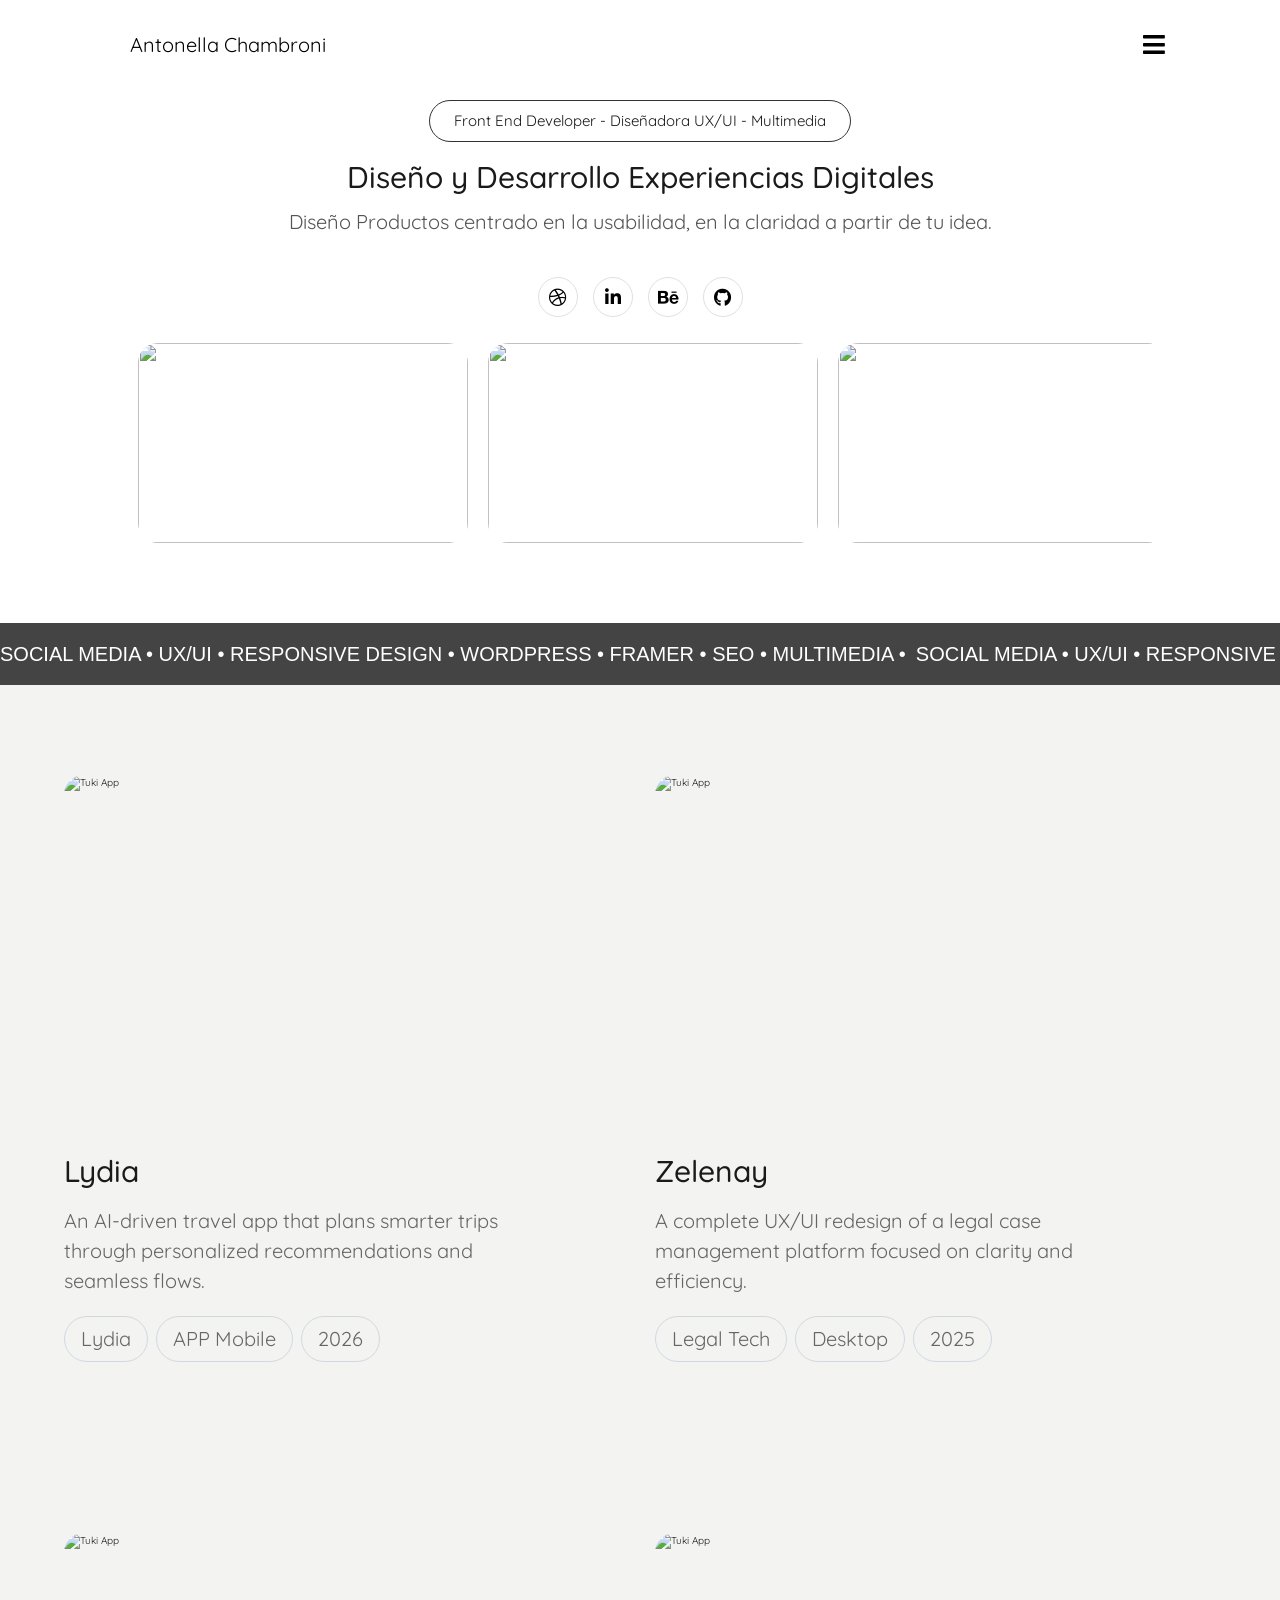
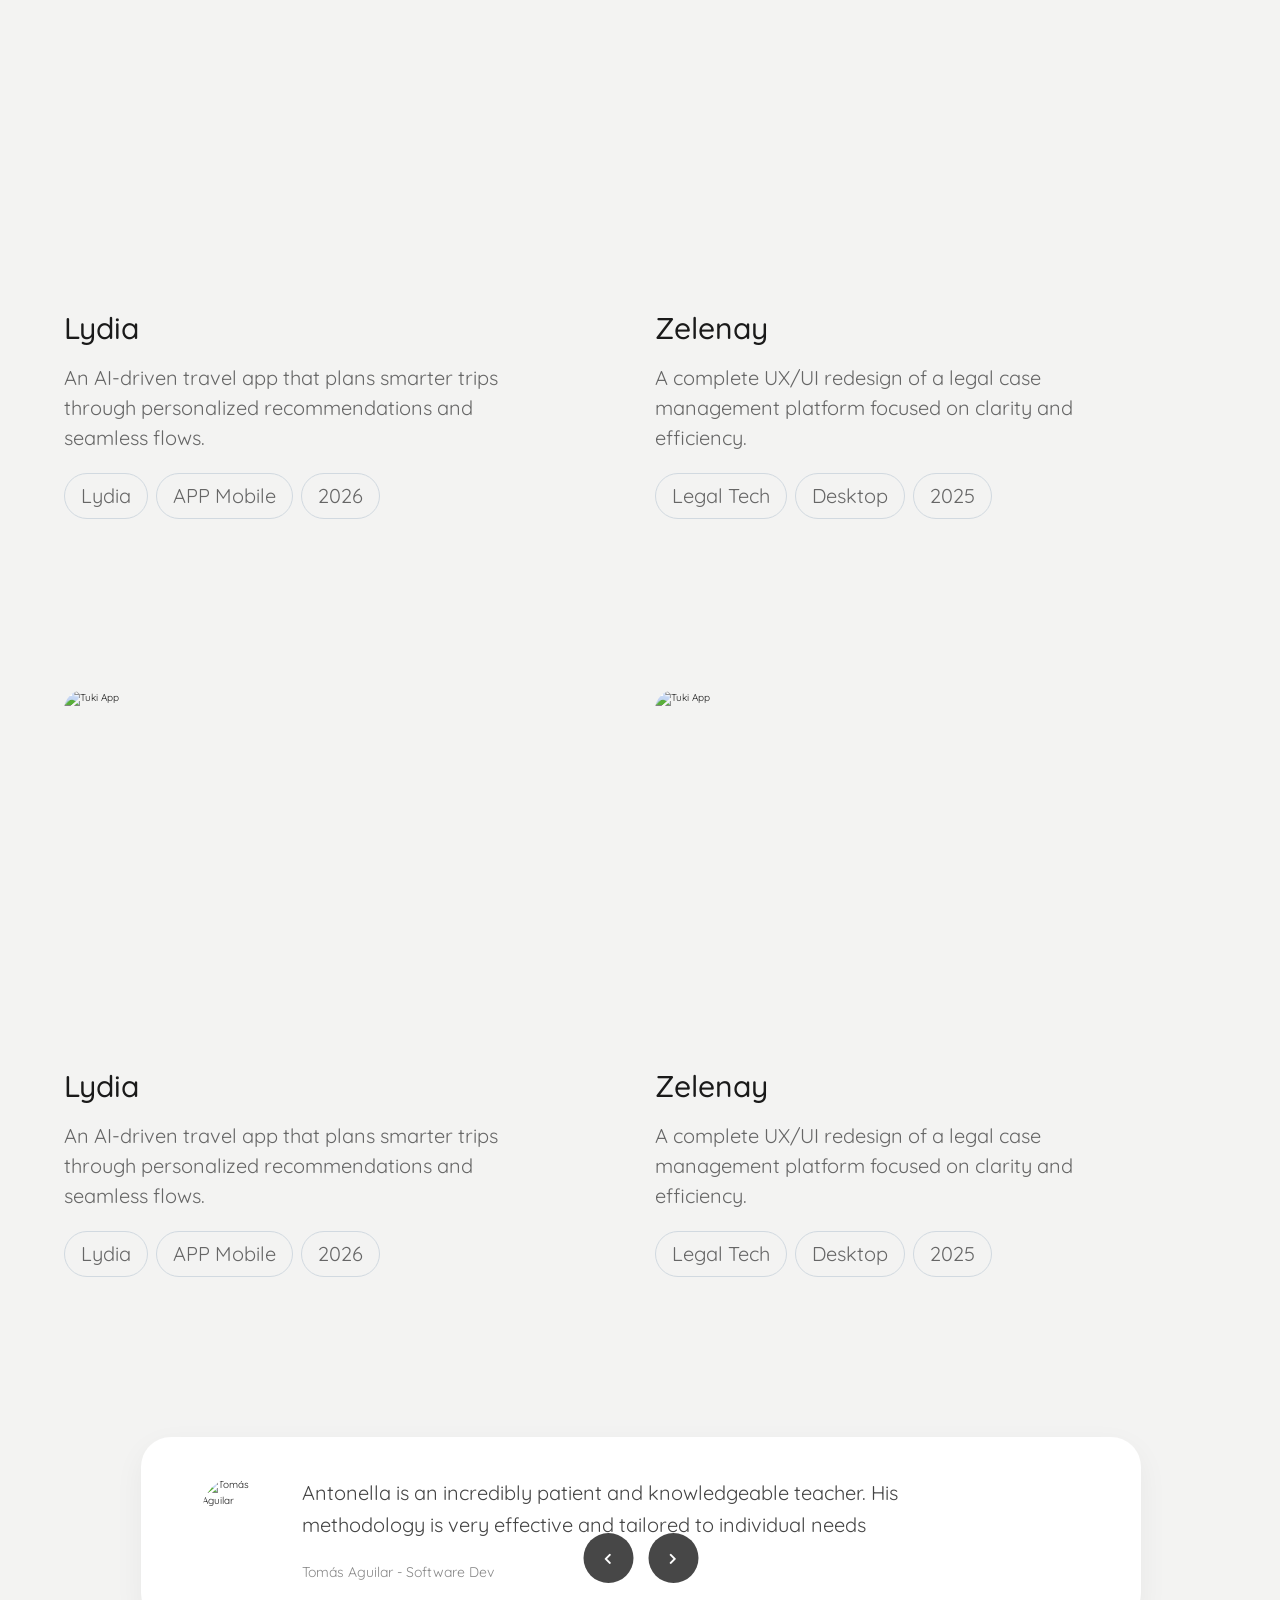
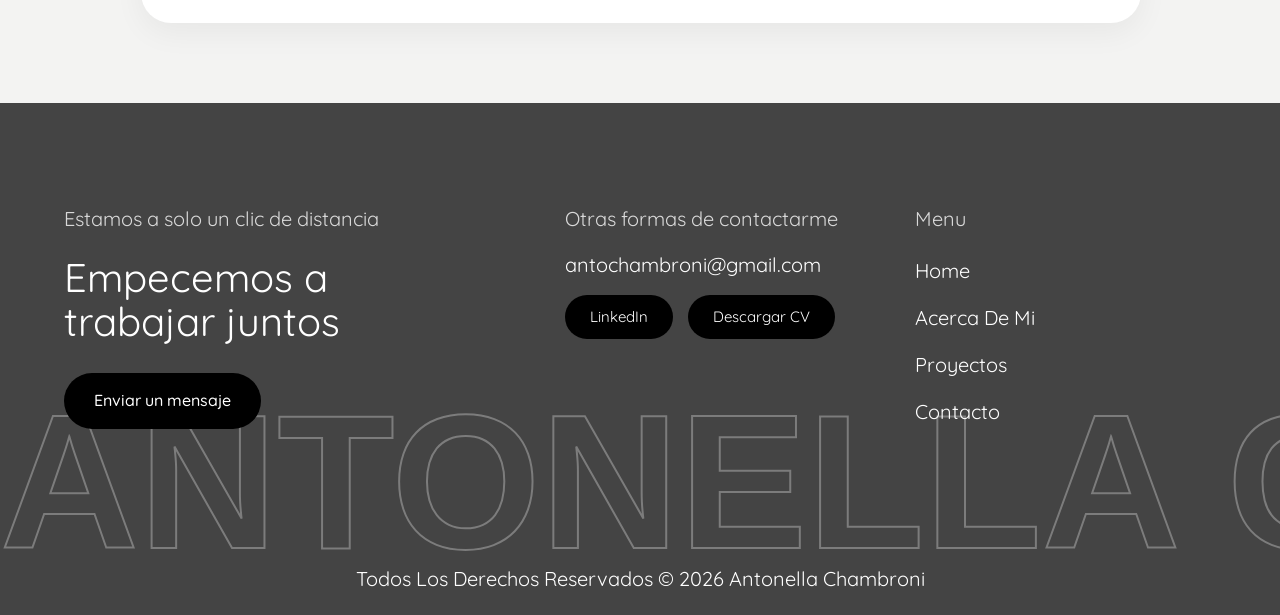
==== index.html @ eb996010 "Add files via upload" ====
<!DOCTYPE html>
<html lang="en">
<head>
    <meta charset="UTF-8">
    <meta name="viewport" content="width=device-width, initial-scale=1.0">
    <title>Antonella Chambroni</title>
    <link rel="icon" type="image/x-icon" href="img/logo-c.png">
    <meta name="description" content="Front End / Diseñadora Multimedia">
    <meta name="keywords" content="Diseño Web, Diseño UX/UI, Diseñadora Multimedia, Desarrollo Web, SEO, Google ADS.">
    <meta name="google-site-verification" content="ryrWsMxemjLd6XorIq7BV6w7Kd7oj3PVCW2_n916PVc">
    <!-- font awesome link -->
    <link rel="stylesheet" href="https://cdnjs.cloudflare.com/ajax/libs/font-awesome/5.15.4/css/all.min.css">

    <!-- Swiper y LightGallery -->
    <link rel="stylesheet" href="https://unpkg.com/swiper@7/swiper-bundle.min.css">
    <link rel="stylesheet" href="https://cdnjs.cloudflare.com/ajax/libs/lightgallery-js/1.4.0/css/lightgallery.min.css">
    

    <!-- css link -->
    <link rel="stylesheet" href="css/style.css">

    <!-- sass link -->
    <link rel="stylesheet" href="css/style.scss">
</head>
<body>

    <!-- Header -->
    <header class="header">
        <a href="index.html" class="logo"> Antonella Chambroni </a>

        <div class="icons">
        <div id="menu-btn" class="fas fa-bars"></div>
        </div>
    </header>
    
    <!-- Navbar -->
    <nav class="navbar">
        <div id="cerrar-navbar" class="fas fa-times"></div>
        <a href="index.html">Home</a>
        <a href="acerca-de-mi.html">Acerca De Mi</a>
        <a href="proyectos.html">Proyectos</a>
        <a href="contacto.html">Contacto</a>
    </nav>

<!-- Hero -->

   <section class="hero-section">
    <div class="hero-content">
        <span class="badge">Front End Developer - Diseñadora UX/UI - Multimedia </span>
        <h1>Diseño y Desarrollo Experiencias Digitales</h1>
        <p>Diseño Productos centrado en la usabilidad, en la claridad a partir de tu idea. </p>
    </div>
</section>

<div class="social-container">
  <a href="https://dribbble.com/antonellachambroni" class="social-icon"><i class="fab fa-dribbble"></i></a>
  <a href="https://www.linkedin.com/in/antonellachambroni/" class="social-icon"><i class="fab fa-linkedin-in"></i></a>
  <a href="https://www.behance.net/antonellachambroni" class="social-icon"><i class="fab fa-behance"></i></a>
  <a href="https://github.com/antonellachambroni" class="social-icon"><i class="fab fa-github"></i></a>
</div>

<!-- Gallery -->
 <section class="gallery-animation">
    <h6 style="color: transparent;">.</h6>
    <div class="slider">
        <div class="slide-track">
            <div class="slide"><img src="img/hero.png" alt=""></div>
            <div class="slide"><img src="img/hero.png" alt=""></div>
            <div class="slide"><img src="img/hero.png" alt=""></div>
            <div class="slide"><img src="img/hero.png" alt=""></div>
            <div class="slide"><img src="img/hero.png" alt=""></div>
            <div class="slide"><img src="img/hero.png" alt=""></div>
            <div class="slide"><img src="img/hero.png" alt=""></div>
            <div class="slide"><img src="img/hero.png" alt=""></div>
            <div class="slide"><img src="img/hero.png" alt=""></div>
            <div class="slide"><img src="img/hero.png" alt=""></div>
            <div class="slide"><img src="img/hero.png" alt=""></div>
            <div class="slide"><img src="img/hero.png" alt=""></div>
        </div>
    </div>
</section>


<!--  MARQUE -->

<div class="marquee-wrapper">
    <div class="marquee-box-single">
        <div class="track">
            <span>SOCIAL MEDIA  • UX/UI  • RESPONSIVE DESIGN • WORDPRESS • FRAMER • SEO • MULTIMEDIA •</span>
            <span>SOCIAL MEDIA  • UX/UI  • RESPONSIVE DESIGN • WORDPRESS • FRAMER • SEO • MULTIMEDIA •</span>
            <span>SOCIAL MEDIA  • UX/UI • RESPONSIVE DESIGN • WORDPRESS • FRAMER • SEO • MULTIMEDIA •</span>
        </div>
    </div>
</div>

<!-- Proyectos -->

<section class="projects-container">
    <h6 style="color: transparent;">.</h6>
    <div class="projects-grid">
        
        <article class="project-card">
            <div class="project-image">
                <img src="img/hero.png" alt="Tuki App">
            </div>
            <div class="project-info">
                <h1>Lydia</h1>
                <p>An AI-driven travel app that plans smarter trips through personalized recommendations and seamless flows.</p>
                <div class="project-tags">
                    <span>Lydia</span>
                    <span>APP Mobile</span>
                    <span>2026</span>
                </div>
            </div>
        </article>

        <article class="project-card">
            <div class="project-image">
           <img src="img/hero.png" alt="Tuki App">
            </div>
            <div class="project-info">
                <h1>Zelenay</h1>
                <p>A complete UX/UI redesign of a legal case management platform focused on clarity and efficiency.</p>
                <div class="project-tags">
                    <span>Legal Tech</span>
                    <span>Desktop</span>
                    <span>2025</span>
                </div>
            </div>
        </article>

    </div>
</section>




<!-- Proyectos -->

<section class="projects-container">
    <h6 style="color: transparent;">.</h6>
    <div class="projects-grid">
        
        <article class="project-card">
            <div class="project-image">
                <img src="img/hero.png" alt="Tuki App">
            </div>
            <div class="project-info">
                <h1>Lydia</h1>
                <p>An AI-driven travel app that plans smarter trips through personalized recommendations and seamless flows.</p>
                <div class="project-tags">
                    <span>Lydia</span>
                    <span>APP Mobile</span>
                    <span>2026</span>
                </div>
            </div>
        </article>

        <article class="project-card">
            <div class="project-image">
           <img src="img/hero.png" alt="Tuki App">
            </div>
            <div class="project-info">
                <h1>Zelenay</h1>
                <p>A complete UX/UI redesign of a legal case management platform focused on clarity and efficiency.</p>
                <div class="project-tags">
                    <span>Legal Tech</span>
                    <span>Desktop</span>
                    <span>2025</span>
                </div>
            </div>
        </article>

    </div>
</section>



<!-- Proyectos -->

<section class="projects-container">
    <h6 style="color: transparent;">.</h6>
    <div class="projects-grid">
        
        <article class="project-card">
            <div class="project-image">
                <img src="img/hero.png" alt="Tuki App">
            </div>
            <div class="project-info">
                <h1>Lydia</h1>
                <p>An AI-driven travel app that plans smarter trips through personalized recommendations and seamless flows.</p>
                <div class="project-tags">
                    <span>Lydia</span>
                    <span>APP Mobile</span>
                    <span>2026</span>
                </div>
            </div>
        </article>

        <article class="project-card">
            <div class="project-image">
           <img src="img/hero.png" alt="Tuki App">
            </div>
            <div class="project-info">
                <h1>Zelenay</h1>
                <p>A complete UX/UI redesign of a legal case management platform focused on clarity and efficiency.</p>
                <div class="project-tags">
                    <span>Legal Tech</span>
                    <span>Desktop</span>
                    <span>2025</span>
                </div>
            </div>
        </article>

    </div>
</section>



<section class="testimonials-section">
    <h6 style="color: transparent;">.</h6>
  <div class="testimonials-container">
    
    <div class="testimonial-slider">
      
      <article class="testimonial-slide active">
        <h6 style="color: transparent;">.</h6>
        <div class="author-area">
          <img src="https://randomuser.me/api/portraits/men/32.jpg" alt="Tomás Aguilar" class="author-avatar">
          <img src="img/quotes.png" alt="" class="quote-icon"> </div>
        <div class="text-area">
          <p class="testimonial-text">Antonella is an incredibly patient and knowledgeable teacher. His methodology is very effective and tailored to individual needs</p>
          <span class="author-info">Tomás Aguilar - Software Dev</span>
        </div>
      </article>

      <article class="testimonial-slide">
        <h6 style="color: transparent;">.</h6>
        <div class="author-area">
          <img src="https://randomuser.me/api/portraits/women/44.jpg" alt="María García" class="author-avatar">
          <img src="img/quotes.png" alt="" class="quote-icon">
        </div>
        <div class="text-area">
          <p class="testimonial-text">Antonella is an incredibly patient and knowledgeable teacher. His methodology is very effective and tailored to individual needs.</p>
          <span class="author-info">María García - Marketing Manager</span>
        </div>
      </article>

      <article class="testimonial-slide">
        <h6 style="color: transparent;">.</h6>
        <div class="author-area">
          <img src="https://randomuser.me/api/portraits/men/32.jpg" alt="María García" class="author-avatar">
          <img src="img/quotes.png" alt="" class="quote-icon">
        </div>
        <div class="text-area">
          <p class="testimonial-text">Antonella is an incredibly patient and knowledgeable teacher. His methodology is very effective and tailored to individual needs.</p>
          <span class="author-info">Tomás García - Marketing Manager</span>
        </div>
      </article>

      </div>

    <div class="navigation-btns">
      <button id="prev-btn"><i class="fas fa-chevron-left"></i></button>
      <button id="next-btn"><i class="fas fa-chevron-right"></i></button>
    </div>

  </div>
</section>

<!-- FOOTER -->

<footer class="footer-section">
    <div class="footer-top">
        <div class="footer-column">
            <span class="small-text">Estamos a solo un clic de distancia</span>
            <h2 class="footer-title">Empecemos a <br> trabajar juntos</h2>
            <a href="mailto:antochambroni@gmail.com" class="btn-message">Enviar un mensaje</a>
        </div>

        <div class="footer-column">
            <span class="small-text">Otras formas de contactarme</span>
            <p class="footer-email">antochambroni@gmail.com</p>
            <div class="footer-socials">
                <a href="https://www.linkedin.com/in/antonellachambroni/" class="btn-outline" target="_blank">LinkedIn</a>
                <a href="https://www.linkedin.com/in/antonellachambroni/" class="btn-outline" target="_blank">Descargar CV</a>
            </div>
        </div>

        <div class="footer-column">
            <span class="small-text">Menu</span>
            <ul class="footer-links">
                <li><a href="index.html">Home</a></li>
                <li><a href="acerca-de-mi.html">Acerca De Mi</a></li>
                <li><a href="proyectos.html">Proyectos</a></li>
                <li><a href="contacto.html">Contacto</a></li>
            </ul>
        </div>

    </div>

           <div class="credit">Todos Los Derechos Reservados © 2026 Antonella Chambroni </div> 


    <div class="footer-moving-text">
        <div class="track">
            <span>Antonella Chambroni Antonella Chambroni Antonella Chambroni Antonella Chambroni </span>
            <span>Antonella Chambroni Antonella Chambroni Antonella Chambroni Antonella Chambroni </span>
        </div>
    </div>
</footer>





    <!-- Scripts -->
    <script src="https://unpkg.com/swiper@7/swiper-bundle.min.js"></script>
    <script src="https://cdnjs.cloudflare.com/ajax/libs/lightgallery-js/1.4.0/js/lightgallery.min.js"></script>
    <script src="js/script.js"></script>
</body>
</html>
---- css/style.css ----
@import url("https://fonts.googleapis.com/css2?family=Quicksand:wght@300..700&display=swap");

*{
      font-family: "Quicksand", sans-serif;
       font-weight: 400;
       margin: 0;
       padding: 0;
       box-sizing: border-box;
       outline: none;
       border: none;
       text-decoration: none;
       transition: all 0.2s linear;

}

html {
  font-size: 62.5%;
  overflow-x: hidden;
  scroll-behavior: smooth;
  scroll-padding-top: 6rem;
  background-color: #fff;

}

html::-webkit-scrollbar {
  width: 1rem;
}
html::-webkit-scrollbar-track {
  background: transparent;
}

html::-webkit-scrollbar-thumb {
  background: #fff;
}

body {
    background-color: #fff;
}

section {
  padding: 5rem 9%;
}

.icons #menu-btn {
  color: #000;
  font-size: 2.5rem;
 }

.btn {
  display: inline-block;
  margin-top: 1rem;
  border: 0.2rem solid #fff;
  padding: 1rem 3rem;
  font-size: 1.7rem;
  cursor: pointer;
  background-color: #000;
  color: #fff;
}

.btn:hover {
  background-color: #fff;
  color: #000;
 
}

.heading {
  text-align: center;
  margin-bottom: 4rem;
}

.heading h1 {
  font-size: 3.5rem;
  color: #fff;
}

.heading p {
  margin: 1rem auto;
  font-size: 1.8rem;
  color: #ffff;
  max-width: 50rem;
  line-height: 2;
}

@keyframes fadeUp {
  0% {
    transform: translateY(4rem);
    opacity: 0;
  }
}

.header {
  padding: 1.5rem 9%;
  background: #fff;
  display: flex;
  align-items: center;
  justify-content: space-between;
  position: absolute;
  top: 0;
  left: 0;
  right: 0;
  z-index: 1000;
}
 
.header .logo {
  height: 6rem;
  width: 50rem;
  border-radius: 0.5rem;
  display: flex;
  align-items: center;
  padding: 0 1.5rem;
  color: #000;
  font-size: 2rem;
}

.header .icono a,
.header .icono div {
  height: 4.5rem;
  width: 4.5rem;
  line-height: 4.5rem;
  text-align: center;
  background: #f5f5f5;
  color: #fff;
  cursor: pointer;
  font-size: 1.8rem;
  margin-left: 0.3rem;
  border-radius: 0.5rem;
}
.header .icono a:hover,
.header .icono div:hover {
  background: #000;
  color: #fff;
}

.navbar {
  position: fixed;
  top: 0;
  left: -110%;
  z-index: 1010;
  height: 100%;
  width: 100%;
  background-color: #fff;
  background-position: center;
  background-size: cover;
  display: flex;
  gap: 1rem;
  justify-content: center;
  flex-flow: column;
  align-items: flex-end;
  padding-right: 15%;
}
.navbar.active {
  left: 0;
}

.navbar #cerrar-navbar {
  position: absolute;
  top: 3rem;
  right: 3rem;
  height: 5rem;
  width: 5rem;
  line-height: 5rem;
  text-align: center;
  color: #000;
  cursor: pointer;
  font-size: 4rem;
}

.navbar a {
  font-size: 4rem;
  text-transform: uppercase;
  color: #000;
  font-weight: lighter;
}
.navbar a:hover {
  background-color: #444444;
  color: #fff;
   
    padding: 15px 30px;
    border-radius: 30px;
}

/* Ajustes en la seccion hero */
.hero-section {
    position: relative;
    min-height: auto; 
    padding: 100px 20px 20px 20px; 
    display: flex;
    align-items: center; 
    justify-content: center;
    text-align: center;
    overflow: hidden;
}

.hero-content {
    max-width: 800px;
    z-index: 10;
}

.social-container {
    display: flex;
    gap: 15px; 
    justify-content: center;
    align-items: center;
    padding: 15px 0; 
    margin-top: 10px;
}


 .social-icon {
        display: flex;
        justify-content: center;
       align-items: center;
        width: 40px; 
        height: 40px;
        font-size: 18px;
        border: 1px solid #e0e0e0; /* Color del borde gris suave */
        border-radius: 50%;
        color:#000;
    }

  .social-icon:hover {
  background-color: #000;
  color: #fff;
  transform: translateY(-3px);
}


 
 

/* El pequeño óvalo superior (Badge) */
.badge {
    display: inline-block;
    padding: 8px 24px;
    border: 1px solid #333;
    border-radius: 50px;
    font-size: 1.5rem;
    margin-bottom: 20px;
    color: #1a1a1a;
    background: transparent;
}

/* Título Principal */
h1 {
    font-size: 5rem;
    line-height: 1;
    color: #1a1a1a;
    margin: 0 0 20px 0;
    font-weight: 500;
}

/* Párrafo descriptivo */
p {
    font-size: 2.5rem;
    color: #444;
    line-height: 1;
    max-width: 600px;
    margin: 0 auto;
}

/* Responsivo para móviles */
@media (max-width: 768px) {
    h1 { font-size: 2.8rem; }
     
}

:root {
    --speed: 30s;
    --slide-width: 350px; 
    --total-slides: 12;    
}

.gallery-animation {
    width: 100%;
    overflow: hidden;
    padding: 0 0 40px 0; 
    margin-top: -10px; 
}

.slider {
    position: relative;
    width: 80%;
    height: 250px;
    margin: auto;
    overflow: hidden;
}

.slide-track {
    display: flex;
     width: calc(var(--slide-width) * var(--total-slides));
    animation: scroll var(--speed) linear infinite;
}

.slide {
    width: var(--slide-width);
    height: 220px;
    padding: 10px;
    flex-shrink: 0; 
}

.slide img {
    width: 100%;
    height: 100%;
    object-fit: cover;
    border-radius: 20px;
 }


@keyframes scroll {
    0% {
        transform: translateX(0);
    }
    100% {

        transform: translateX(calc(var(--slide-width) * -6));
    }
}

 

/* MARQUE */

.marquee-wrapper {
    width: 100%;
    overflow: hidden;
    background-color: #f0f0f0;
}

.marquee-box-single {
    background: #444444;
    width: 100%;
    padding: 15px 0;
    display: flex;
    overflow: hidden;
}

.track {
    display: flex;
    white-space: nowrap;
    animation: marquee-fix 20s linear infinite;
}

.track span {
    font-family: 'Inter', sans-serif;
    font-weight: 400;
    font-size: 2rem;
    color: white;
    text-transform: uppercase;
    padding-right: 10px; 
}

@keyframes marquee-fix {
    0% {
        transform: translateX(0);
    }
    100% {
        transform: translateX(-33.33%); 
    }
}

.projects-container {
    padding: 80px 5%;
    background-color: #F3F3F2;}

.projects-grid {
    display: grid;
    grid-template-columns: repeat(auto-fit, minmax(400px, 1fr));
    gap: 40px;
    max-width: 1200px;
    margin: 0 auto;
}

.project-card {
    display: flex;
    flex-direction: column;
}

.project-image {
    width: 100%;
    border-radius: 20px; 
    overflow: hidden;
    margin-bottom: 20px;
    aspect-ratio: 16 / 10; 
}

.project-image img {
    width: 100%;
    height: 100%;
    object-fit: cover;
    transition: transform 0.5s ease;
}

.project-card:hover .project-image img {
    transform: scale(1.05); 
}

 .project-info {
    text-align: left;  
    padding-top: 10px;
}

.project-info h3 {
    font-size: 2.5rem;
    margin: 0 0 12px 0;
    color: #1a1a1a;
    font-weight: 500;
}

.project-info p {
    font-size: 2rem;
    color: #666; 
    line-height: 1.5;
    margin: 0 0 20px 0; 
    max-width: 450px; 
}

 .project-tags {
    display: flex;
    justify-content: flex-start; 
    gap: 8px;
}

.project-tags span {
    padding: 6px 16px;
    border: 1px solid #d1d9e0;
    border-radius: 50px;
    font-size: 2rem;
    color: #666;
    background-color: transparent;
}

/* Ajuste para móviles */
@media (max-width: 600px) {
    .projects-grid {
        grid-template-columns: 1fr;
    }
    .project-info h3 {
        font-size: 1.8rem;
    }
}



/* Estilos generales de la sección */
.testimonials-section {
  background-color: #F3F3F2;
  padding: 80px 0;
  display: flex;
  justify-content: center;
}

/* La tarjeta blanca */
.testimonials-container {
  background-color: #ffffff;
  border-radius: 30px;
  width: 90%;
  max-width: 1000px;
  padding: 40px 30px;
  position: relative;
  overflow: hidden;  
  box-shadow: 0 10px 30px rgba(0,0,0,0.05);
}

/* El "riel" que se mueve */
.testimonial-slider {
  display: flex;
  position: relative;
  transition: transform 0.6s cubic-bezier(0.77, 0, 0.175, 1);  
   
}

/* Cada diapositiva */
.testimonial-slide {
  min-width: 100%;  
  display: flex;
  gap: 30px;
  align-items: flex-start;
  opacity: 0;  
  transition: opacity 0.6s, visibility 0.6s;
}

/* La diapositiva visible actual */
.testimonial-slide.active {
  opacity: 1;
  visibility: visible;
}

/* Avatar y comillas */
.author-area {
  display: flex;
  flex-direction: column;
  align-items: center;
  gap: 15px;
  flex-shrink: 0;
}

.author-avatar {
  width: 70px;
  height: 70px;
  border-radius: 50%;
  object-fit: cover;
}

.quote-icon {
  width: 30px;
}

/* Textos */
.testimonial-text {
  font-size: 2rem;
  color: #444;
  line-height: 1.6;
  margin: 0 0 20px 0;
  max-width: 650px;
}

.author-info {
  font-size: 1.4rem;
  color: #888;
}

/* Botones de navegación */
.navigation-btns {
  display: flex;
  gap: 15px;
  position: absolute;
  bottom: 40px;
  left: 50%;
  transform: translateX(-50%);
  z-index: 10;
}

.navigation-btns button {
  background-color: #1a1a1a;
  color: white;
  border: none;
  width: 50px;
  height: 50px;
  border-radius: 50%;
  font-size: 1.2rem;
  cursor: pointer;
  transition: 0.3s;
  opacity: 0.8;
}

.navigation-btns button:hover {
  background-color: #333;
  opacity: 1;
}


.footer-section {
    background-color: #444444;
    padding: 100px 5% 0 5%;
    position: relative;
    overflow: hidden;
    color: #fff;
    font-family: 'Inter', sans-serif;
}

.footer-top {
    display: grid;
    grid-template-columns: 1.5fr 1fr 1fr;
    gap: 50px;
    position: relative;
    z-index: 2;  
    padding-bottom: 100px;
}

.small-text {
    display: block;
    font-size: 2rem;
    margin-bottom: 20px;
    opacity: 0.8;
}

.footer-title {
    font-size: 4rem;
    line-height: 1.1;
    margin-bottom: 30px;
}

.btn-message {
    display: inline-block;
     background-color: #000;
    color: #fff;
    padding: 15px 30px;
    border-radius: 50px;
    text-decoration: none;
    font-weight: 500;
    font-size: 1.6rem;
}

.btn-message:hover {
    background-color: #fff;
    color: #000;
}

.footer-email {
    font-size: 2rem;
    margin-bottom: 20px;
    color: #fff;
}

.footer-socials {
    display: flex;
    gap: 15px;
    
}

.btn-outline {
     padding: 10px 25px;
    border-radius: 50px;
    text-decoration: none;
    background: #000;
    color: #fff;
    font-size: 1.5rem;    

}

.footer-links {
    list-style: none;
    padding: 0;
}

.footer-links li {
    margin-bottom: 15px;
}

.footer-links a {
    text-decoration: none;
    color: #FFF;
    font-size: 2rem;
}

 
.footer-moving-text {
    position: absolute;
    bottom: -20px; 
    left: 0;
    width: 100%;
    white-space: nowrap;
    user-select: none;
    pointer-events: none;
}

.footer-moving-text .track {
    display: inline-block;
    animation: marquee 30s linear infinite;
}

.footer-moving-text span {
    font-size: 15vw;  
    font-weight: 900;
    text-transform: uppercase;
    color: transparent; 
    -webkit-text-stroke: 2px rgba(255, 255, 255, 0.3);  
}

@keyframes marquee {
    0% { transform: translateX(0); }
    100% { transform: translateX(-50%); }
}

/* Responsivo */
@media (max-width: 900px) {
    .footer-top {
        grid-template-columns: 1fr;
    }
    .footer-title {
        font-size: 2.5rem;
    }
}

 
:root {
     --color-bg-light: #ffffff;
    --color-bg-dark: #f0f0f0;
    --color-text-main: #1a1a1a;
    --color-text-sub: #444444;
    --color-text-institution: #666666;
    --color-tag-bg: #e0e0e0;
    --color-border: #d1d9e0;
    --color-tag-text: #1a1a1a;
    --font-family: 'Inter', sans-serif;
}

* {
    margin: 0;
    padding: 0;
    box-shadow: none;
}

body {
    font-family: var(--font-family);
    color: var(--color-text-main);
    line-height: 1.5;
    background-color: var(--color-bg-dark);
}

 
.btn {
    display: inline-block;
    padding: 10px 20px;
    border-radius: 50px; 
    text-decoration: none;
    font-weight: 500;
    font-size: 0.85rem;
    cursor: pointer;
    transition: all 0.2s ease;
}

 

.btn-outline:hover {
    background-color: #fff;
    color: #000;
    border: 1px solid #000;
}

.tag {
    display: inline-block;
    padding: 6px 16px;
    border-radius: 50px;
    font-size: 2rem;
    margin-bottom: 15px;
}


.tag-filled {
    background-color: #000;
    color: #fff;
}


.tag-outline {
    border: 1px solid var(--color-border);
    color: var(--color-institution);
}

.tags-group {
    display: flex; /* Flexbox para alinear tags horizontalmente */
    gap: 8px; /* Espacio entre los tags */
}

.intro-section {
    background-color: var(--color-bg-light);
    padding: 100px 0; /* Padding superior e inferior generoso */
    display: flex; /* Flexbox para centrar todo el contenedor */
    justify-content: center;
    align-items: center;
  }

.intro-container {
    max-width: 900px;
    width: 90%;
    display: flex; /* Flexbox para alinear imagen y texto horizontalmente */
    gap: 50px; /* Espacio entre la imagen y el bloque de texto */
    align-items: center; /* Centrar verticalmente */
    padding: 20px 20px;
}

.profile-image img {
    width: 200px; /* Tamaño de la imagen de perfil */
    height: 200px;
    border-radius: 50%; /* Imagen redonda */
    object-fit: cover; /* Asegura que la imagen no se estire */
    display: block;
}

.intro-text h1 {
    font-size: 3rem;
    font-weight: 500;
    margin-bottom: 20px;
    color: var(--color-text-main);
}

.intro-text p {
    font-size: 2rem;
    color: var(--color-text-sub);
    max-width: 650px; /* Ancho máximo para el párrafo */
    margin-bottom: 30px;
}

.action-buttons {
    display: flex; /* Flexbox para alinear botones horizontalmente */
    gap: 15px; /* Espacio entre botones */
    flex-wrap: wrap; /* Permite que los botones salten de línea si no caben */
}


.details-section {
    padding: 100px 0;
}

.details-container {
    max-width: 1000px; /* Un poco más ancho que la intro */
    width: 90%;
    margin: 0 auto; /* Centrar horizontalmente */
    display: flex; /* Flexbox para alinear bloques verticalmente */
    flex-direction: column; /* Apila los bloques de detalle uno sobre otro */
}

.detail-block {
    display: flex; 
    gap: 50px; 
    margin-bottom: 80px; 
}


.label {
    flex: 0 0 220px; 
    font-size: 2.5rem;
    color: var(--color-text-sub);
    font-weight: 600;
    margin-top: 10px; 
}

.content {
    flex: 1; 
}

.job, .education-item {
    margin-bottom: 60px; 
}

.job:last-child, .education-item.last-item {
    margin-bottom: 0;
}

.job h2, .education-item h3 {
    font-size: 3rem;
    font-weight: 500;
    margin-bottom: 8px;
    color: var(--color-text-main);
}

.job h2::after, .education-item h3::after {
    content: " - "; 
    color: var(--color-text-sub);
}

.company-name, .institution {
    display: inline; 
       font-size: 2rem;
    color: var(--color-text-institution);
    font-weight: 400;
}

.list-content {
    display: flex;
    flex-wrap: wrap; 
    gap: 15px; 
    font-size: 1.7rem;
    font-weight: 500;
    color: var(--color-text-main);
}

.list-content span {
    white-space: nowrap; 
    font-size: 2.5rem;
}

.list-content span:not(:last-child)::after {
    content: " -"; 
    color: var(--color-text-sub);
    padding-left: 5px;
}

.separator {
    border: 0;
    height: 1px;
    background-color: var(--color-border);
    margin-bottom: 80px;
}


@media (max-width: 1024px) {
    .intro-container {
        gap: 30px;
    }
    .profile-image img {
        width: 150px;
        height: 150px;
    }
    .intro-text h1 {
        font-size: 2.2rem;
    }
}

@media (max-width: 768px) {
    .intro-container {
        flex-direction: column;
        text-align: center;
        gap: 20px;
    }
    .intro-text p {
        margin: 0 auto 20px;
    }
    .action-buttons {
        justify-content: center;
    }

    .detail-block {
        flex-direction: column;
        gap: 20px;
        margin-bottom: 50px;
    }
    .label {
        flex: 0 0 auto;
        font-size: 0.8rem;
        text-transform: uppercase;
        letter-spacing: 1px;
    }
    .list-content {
        font-size: 1.4rem;
        justify-content: center;
    }
    .job h2, .education-item h3 {
        font-size: 1.4rem;
    }
    .separator {
        margin-bottom: 50px;
    }
}

/* Móviles y pantallas pequeñas (hasta 480px) */
@media (max-width: 480px) {
    .intro-text h1 {
        font-size: 1.8rem;
    }
    .list-content {
        font-size: 1.2rem;
    }
}




















 

/* Sección Contacto */

.contacto .row {
  display: -webkit-box;
  display: -ms-flexbox;
  display: flex;
  -webkit-box-align: center;
      -ms-flex-align: center;
          align-items: center;
  -ms-flex-wrap: wrap;
      flex-wrap: wrap;
  gap: 2rem;
  padding: 60px;
}

.contacto .row .info-container {
  width: 40rem;
}

.contacto .row .info-container h1 {
  font-size: 3rem;
  text-transform: uppercase;
  color: #000;
  padding-bottom: 1rem;
}

.contacto .row .info-container p {
  font-size: 1.5rem;
  line-height: 2;
  color: #000;
  padding: 1rem 0;
}

.contacto .row .info-container .box-container {
  padding: 2rem 0;
}

.contacto .row .info-container .box-container .box {
  display: -webkit-box;
  display: -ms-flexbox;
  display: flex;
  gap: 2rem;
  padding: 1rem 0;
}

.contacto .row .info-container .box-container .box i {
  font-size: 3rem;
  color: #000;
}

.contacto .row .info-container .box-container .box h3 {
  font-size: 2rem;
  color: #000;
}

.contacto .row .info-container .share a {
  font-size: 2rem;
  height: 4.5rem;
  width: 4.5rem;
  line-height: 4.5rem;
  border-radius: 50%;
  background: #1a1a1a;
  color: #fff;
  text-align: center;
  margin-right: .3rem;
}

.contacto .row .info-container .share a:hover {
  background: #fff;
  color: #222;
}

.contacto .row form {
  -webkit-box-flex: 1;
      -ms-flex: 1 1 42rem;
          flex: 1 1 42rem;
}

.contacto .row form .inputBox {
  display: -webkit-box;
  display: -ms-flexbox;
  display: flex;
  -ms-flex-wrap: wrap;
      flex-wrap: wrap;
  -webkit-box-pack: justify;
      -ms-flex-pack: justify;
          justify-content: space-between;
}

.contacto .row form .inputBox input {
  width: 49%;
}

.contacto .row form .inputBox input,
.contacto .row form textarea {
  border-radius: 5rem;
  padding: 1.2rem 1.8rem;
  font-size: 1.6rem;
  color: #000;
  text-transform: none;
  margin: .7rem 0;
  background: #fff;
  border: 1px solid #c0c0c0;
}

.contacto .row form textarea {
  width: 100%;
  border-radius: 1rem;
  resize: none;
  height: 25rem;
}

.contacto .row form .btn {
  padding: 1rem 3rem;
  cursor: pointer;
  font-size: 1.5rem;
}

.contacto .row form .btn:hover {
  background: #fff;
  color: #222;
   border: 1px solid #c0c0c0;
}

:root {
    --bg-card: #f7f7f7;
    --text-main: #1a1a1a;
    --text-muted: #666;
    --tag-bg: #f0ebff;
    --tag-text: #7c5dfa;
}

.projects-section {
    max-width: 900px;
    margin: 0 auto;
    padding: 120px 20px;
    font-family: 'Inter', sans-serif;
}

.projects-header {
    margin-bottom: 40px;
}

.projects-header h2  {
    font-size: 2.5rem;
    margin-bottom: 10px;
    
}

.project-header p {
  font-size: 1.5rem;
 }

/* Rejilla Principal */
.projects-grid {
    display: grid;
    grid-template-columns: repeat(2, 1fr);
    gap: 30px;
}

.project-card.wide {
    grid-column: span 2;
}

.project-card {
    display: flex;
    flex-direction: column;
}

.card-image {
     background: #fff;
    border: solid #00000017 1px;
    border-radius: 30px;
    padding: 40px;
    margin: 40px 0;
 
}

.card-image img {
    width: 100%;
    border-radius: 25px;
    box-shadow: 0 20px 40px rgba(0,0,0,0.1);
}

.project-card:hover .card-image {
    transform: translateY(-5px);
}

/* Información inferior */
.card-footer {
    display: flex;
    justify-content: space-between;
    align-items: flex-start;
    padding: 20px 5px;
}

.card-footer h3 {
    font-size: 2.5rem;
    margin-bottom: 10px;
}

.tags {
    display: flex;
    gap: 10px;
}

.tags span   {
    background: var(--tag-bg);
    color: var(--tag-text);
    padding: 4px 12px;
    border-radius: 50px;
    font-size: 2rem;
    font-weight: 500;
}

 .btn-proyects  {
  margin: 8px;
    padding: 4px 12px;
    border-radius: 80px;
    text-decoration: none;
    font-weight: 500;
 }

.year {
    font-weight: 600;
    color: var(--text-main);
    font-size: 2rem;
}

 
@media (max-width: 768px) {
    .projects-grid {
        grid-template-columns: 1fr; 
    }
    
    .project-card.wide {
        grid-column: span 1;
    }
}

:root {
    --text-color: #1a1a1a;
    --light-gray: #f5f5f7;
    --border-color: #e5e5e5;
}

body {
    font-family: 'Inter', sans-serif;
    color: var(--text-color);
    line-height: 1.6;
    margin: 0;
    background: #fff;
}

.project-detail {
    max-width: 1000px;
    margin: 0 auto;
    padding: 80px 20px;
    text-align: left;
}

/* Header */

.detail-header {
    padding: 50px;
 }
 

.breadcrumb { font-size: 2.5rem; color: #888; margin-bottom: 20px; }
h1 { font-size: 3rem; margin-bottom: 20px; }
.subtitle { font-size: 2rem; color: #555; max-width: 900px; }

/* Visuals */
.main-visual {
    background: #fff;
    border: solid #00000017 1px;
    border-radius: 30px;
    padding: 40px;
    margin: 40px 0;
 
}

.image-container img {
    width: 100%;
    border-radius: 15px;
    box-shadow: 0 20px 40px rgba(0,0,0,0.1);
}

.secondary-gallery {
    
    display: grid;
    grid-template-columns: 1fr 1fr;
    gap: 20px;
    margin: 40px 0;
    
}

.secondary-gallery img {
    width: 100%;
    border-radius: 30px;
    background: #fff;
    border: solid #00000017 1px;
    padding: 20px;
    
}


.info-grid { font-size: 2.5rem; color: #888; margin-bottom: 20px; }
h2 { font-size: 3rem; margin-bottom: 20px; }
p { font-size: 2rem; color: #555; max-width: 900px; }

/* Listas */
.detail-list {
    padding-left: 20px;
    margin: 20px 0;
    font-size: 2.5rem;
}
.detail-list li { margin-bottom: 10px; }


.project-pagination {
    display: flex;
    justify-content: space-between;
    align-items: center;
    border-top: 1px solid var(--border-color);
    padding-top: 40px;
    margin-top: 60px;
    font-size: 2rem;
}

.nav-btn {
    display: flex;
    align-items: center;
    gap: 15px;
    text-decoration: none;
    color: var(--text-color);
    padding: 10px 25px;
    background: var(--light-gray);
    border-radius: 50px;
    transition: 0.3s ease;
    font-weight: 500;
}

.nav-btn:hover {
    background: #e8e8ed;
    transform: translateY(-2px);
}

.nav-btn i { font-size: 0.9rem; }

/* Responsivo */
@media (max-width: 768px) {
    h1 { font-size: 2rem; }
    .secondary-gallery { grid-template-columns: 1fr; }
}

.credit {
    display: flex;
    align-items: center;
    justify-content: center;    
    font-size: 2rem;
    padding: 20px;
}
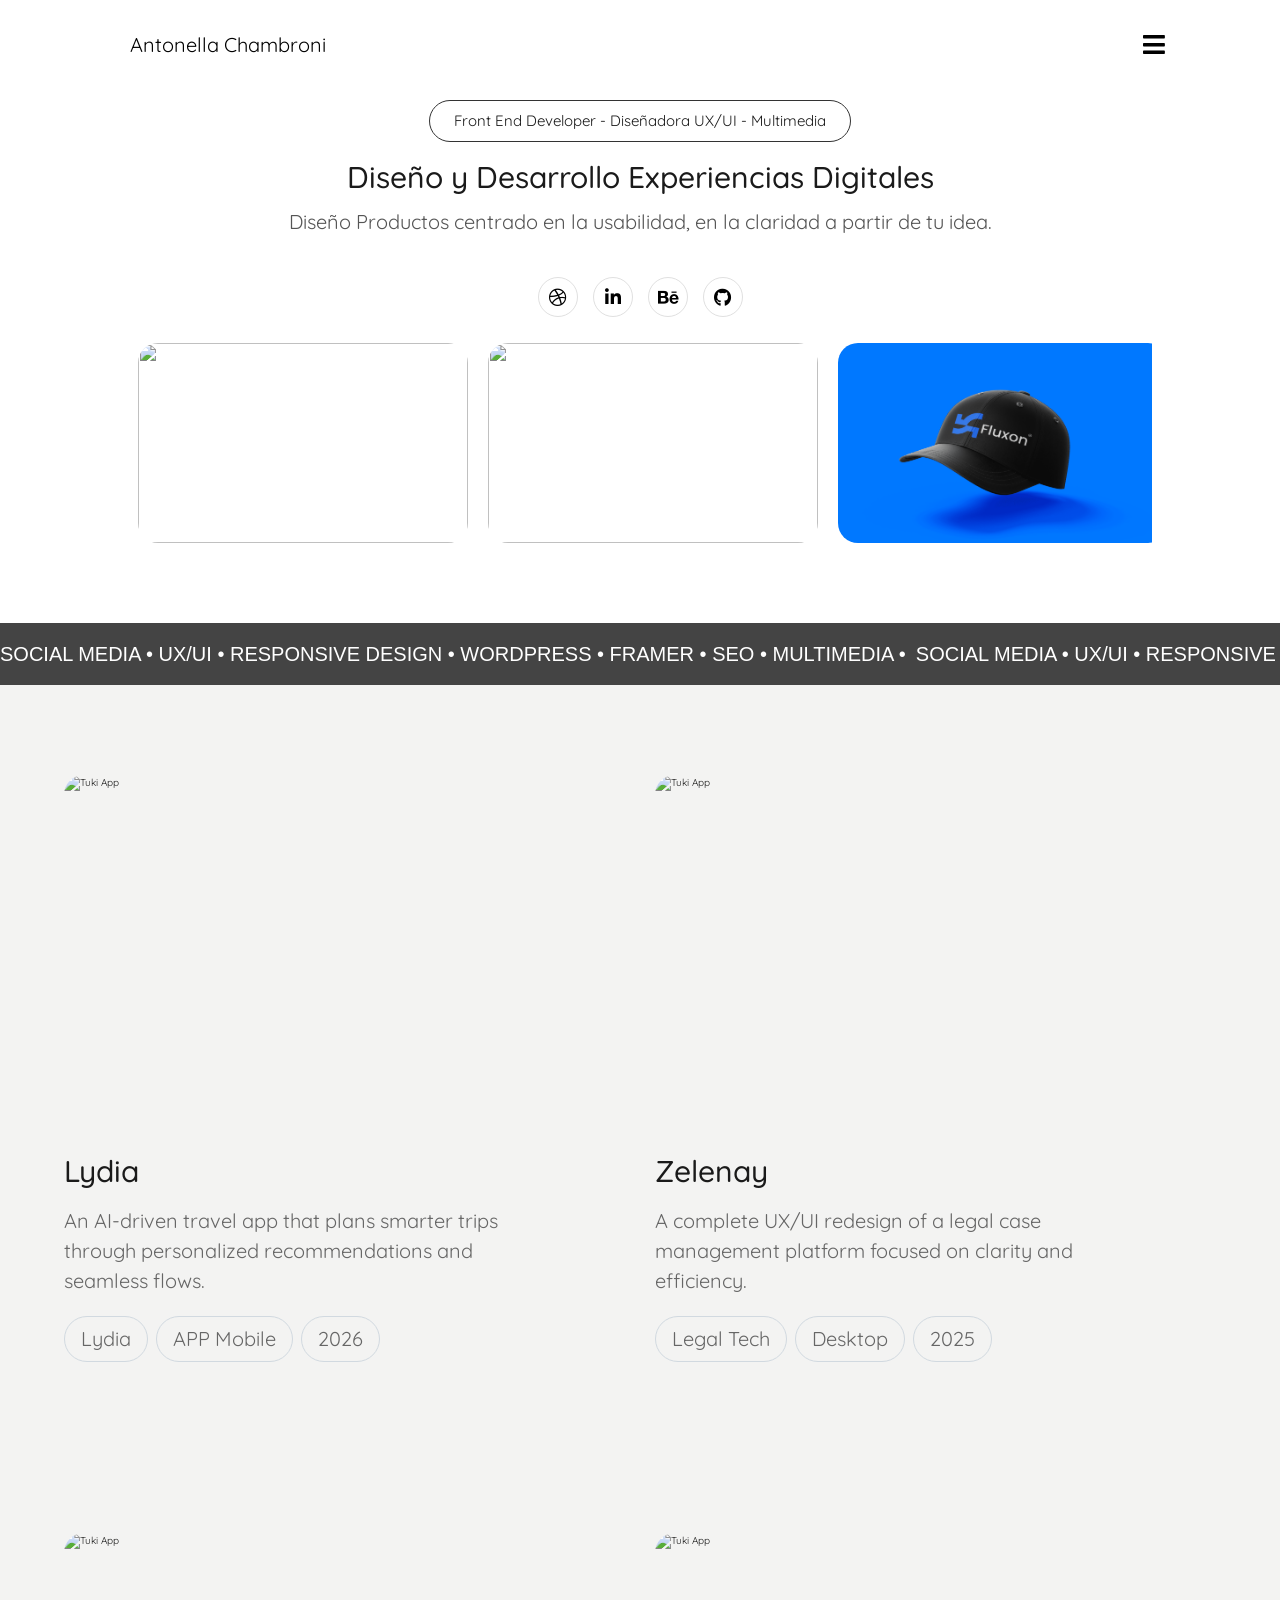
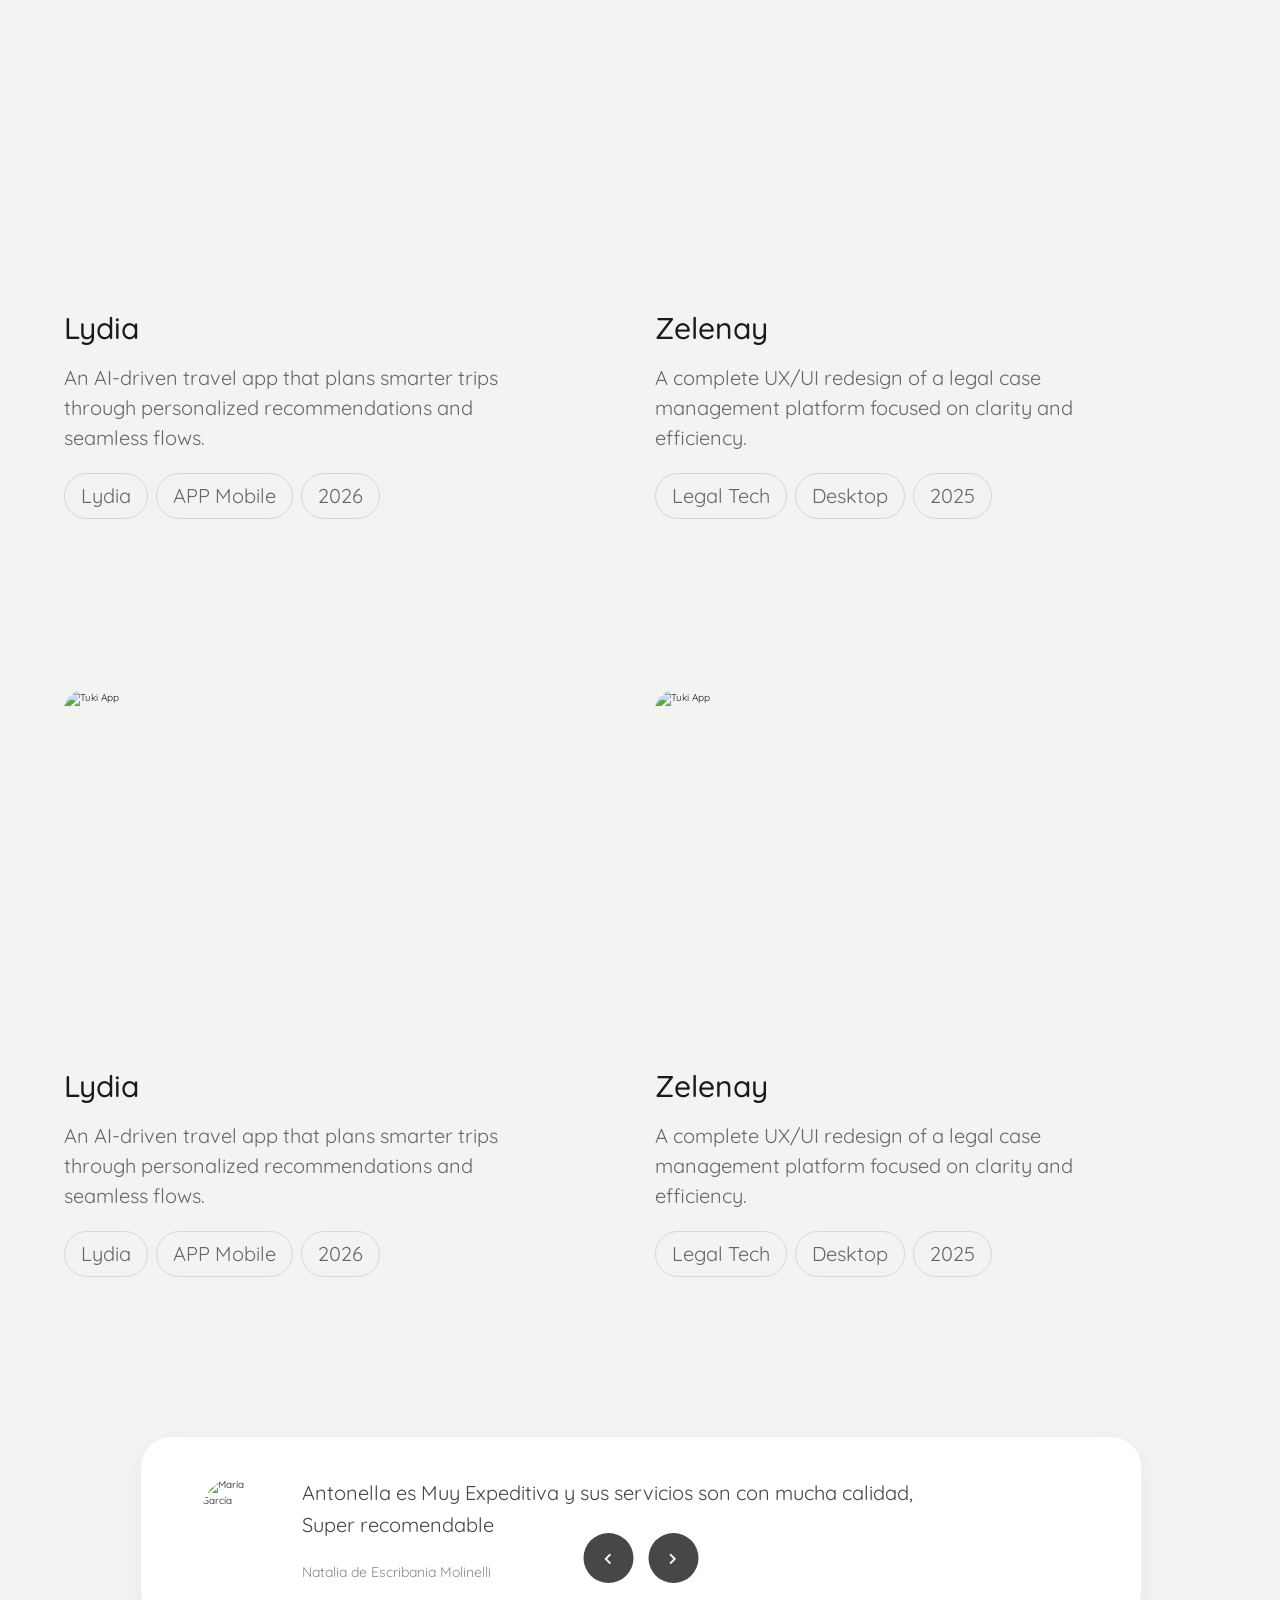
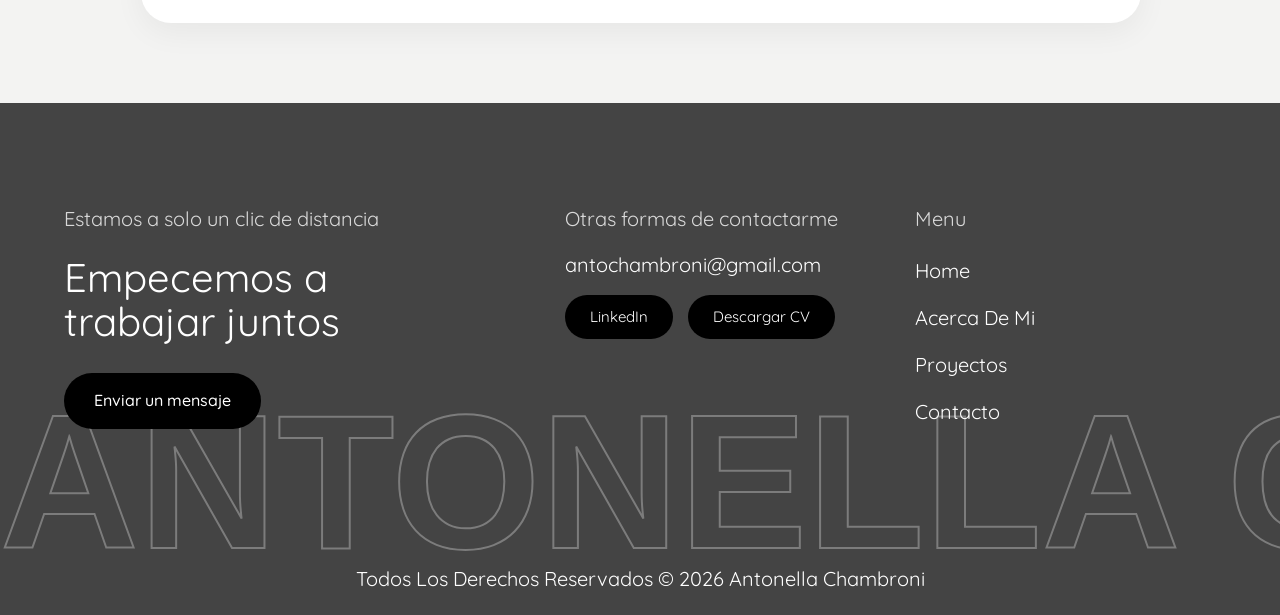
==== commit 54c668a5: "Add files via upload" ====
--- a/index.html
+++ b/index.html
@@ -4,7 +4,7 @@
     <meta charset="UTF-8">
     <meta name="viewport" content="width=device-width, initial-scale=1.0">
     <title>Antonella Chambroni</title>
-    <link rel="icon" type="image/x-icon" href="img/logo-c.png">
+    <link rel="icon" type="image/x-icon" href="img/icon-f.jfif">
     <meta name="description" content="Front End / Diseñadora Multimedia">
     <meta name="keywords" content="Diseño Web, Diseño UX/UI, Diseñadora Multimedia, Desarrollo Web, SEO, Google ADS.">
     <meta name="google-site-verification" content="ryrWsMxemjLd6XorIq7BV6w7Kd7oj3PVCW2_n916PVc">
@@ -65,18 +65,17 @@
     <div class="slider">
         <div class="slide-track">
             <div class="slide"><img src="img/hero.png" alt=""></div>
-            <div class="slide"><img src="img/hero.png" alt=""></div>
-            <div class="slide"><img src="img/hero.png" alt=""></div>
-            <div class="slide"><img src="img/hero.png" alt=""></div>
-            <div class="slide"><img src="img/hero.png" alt=""></div>
-            <div class="slide"><img src="img/hero.png" alt=""></div>
-            <div class="slide"><img src="img/hero.png" alt=""></div>
-            <div class="slide"><img src="img/hero.png" alt=""></div>
-            <div class="slide"><img src="img/hero.png" alt=""></div>
-            <div class="slide"><img src="img/hero.png" alt=""></div>
-            <div class="slide"><img src="img/hero.png" alt=""></div>
-            <div class="slide"><img src="img/hero.png" alt=""></div>
-        </div>
+            <div class="slide"><img src="img/dia3.png" alt=""></div>
+            <div class="slide"><img src="img/4.png" alt=""></div>
+            <div class="slide"><img src="img/Lydia.png" alt=""></div>
+            <div class="slide"><img src="img/phone_mockup_2.jpg" alt=""></div>
+            <div class="slide"><img src="img/real-estate-2.png" alt=""></div>
+            <div class="slide"><img src="img/social.png" alt=""></div>
+            <div class="slide"><img src="img/frame2.png" alt=""></div>
+            <div class="slide"><img src="img/frame3.png" alt=""></div>
+            <div class="slide"><img src="img/frame4.png" alt=""></div>
+            <div class="slide"><img src="img/frame1.png" alt=""></div>
+           
     </div>
 </section>
 
@@ -226,35 +225,36 @@
       <article class="testimonial-slide active">
         <h6 style="color: transparent;">.</h6>
         <div class="author-area">
-          <img src="https://randomuser.me/api/portraits/men/32.jpg" alt="Tomás Aguilar" class="author-avatar">
+          <img src="https://randomuser.me/api/portraits/women/44.jpg" alt="María García" class="author-avatar">
           <img src="img/quotes.png" alt="" class="quote-icon"> </div>
-        <div class="text-area">
-          <p class="testimonial-text">Antonella is an incredibly patient and knowledgeable teacher. His methodology is very effective and tailored to individual needs</p>
-          <span class="author-info">Tomás Aguilar - Software Dev</span>
-        </div>
+           <div class="text-area">
+          <p class="testimonial-text">Antonella es Muy Expeditiva y sus servicios son con mucha calidad, Super recomendable</p>
+          <span class="author-info">Natalia de Escribania Molinelli </span>
+        </div>
+       
       </article>
 
       <article class="testimonial-slide">
         <h6 style="color: transparent;">.</h6>
         <div class="author-area">
-          <img src="https://randomuser.me/api/portraits/women/44.jpg" alt="María García" class="author-avatar">
+         <img src="https://randomuser.me/api/portraits/men/32.jpg" alt="María García" class="author-avatar">
           <img src="img/quotes.png" alt="" class="quote-icon">
         </div>
         <div class="text-area">
-          <p class="testimonial-text">Antonella is an incredibly patient and knowledgeable teacher. His methodology is very effective and tailored to individual needs.</p>
-          <span class="author-info">María García - Marketing Manager</span>
+          <p class="testimonial-text">Antonella me brindo un excelente servicio, su atención es muy personalizada, para recomendar sin dudas! </p>
+          <span class="author-info"> Guillermo de Genesis Automatizaciones </span>
         </div>
       </article>
 
       <article class="testimonial-slide">
         <h6 style="color: transparent;">.</h6>
         <div class="author-area">
-          <img src="https://randomuser.me/api/portraits/men/32.jpg" alt="María García" class="author-avatar">
+          <img src="https://randomuser.me/api/portraits/men/79.jpg" alt="Nico" class="author-avatar">
           <img src="img/quotes.png" alt="" class="quote-icon">
         </div>
         <div class="text-area">
-          <p class="testimonial-text">Antonella is an incredibly patient and knowledgeable teacher. His methodology is very effective and tailored to individual needs.</p>
-          <span class="author-info">Tomás García - Marketing Manager</span>
+          <p class="testimonial-text">Antonella tiene una vocación para que a la gente le vaya bien, super recomendable! </p>
+          <span class="author-info">Nicolas de El Point TV </span>
         </div>
       </article>
 
--- a/css/style.css
+++ b/css/style.css
@@ -735,8 +735,27 @@
 
 .tag-outline {
     border: 1px solid var(--color-border);
-    color: var(--color-institution);
-}
+    color: var(--color-institution); 
+    
+}
+
+
+  a .tag-outline {
+    border: 1px solid var(--color-border);
+    background-color: #000;
+    color: #fff;
+    
+}
+
+
+ a .tag-outline:hover {
+    border: 1px solid var(--color-border);
+    background-color: #fff;
+    color: #000;
+    
+}
+
+
 
 .tags-group {
     display: flex; /* Flexbox para alinear tags horizontalmente */
@@ -761,8 +780,8 @@
 }
 
 .profile-image img {
-    width: 200px; /* Tamaño de la imagen de perfil */
-    height: 200px;
+    width: 250px; /* Tamaño de la imagen de perfil */
+    height: 250px;
     border-radius: 50%; /* Imagen redonda */
     object-fit: cover; /* Asegura que la imagen no se estire */
     display: block;
@@ -821,7 +840,7 @@
 }
 
 .job, .education-item {
-    margin-bottom: 60px; 
+    margin-bottom: 40px;
 }
 
 .job:last-child, .education-item.last-item {
@@ -842,7 +861,7 @@
 
 .company-name, .institution {
     display: inline; 
-       font-size: 2rem;
+       font-size: 2.5rem;
     color: var(--color-text-institution);
     font-weight: 400;
 }
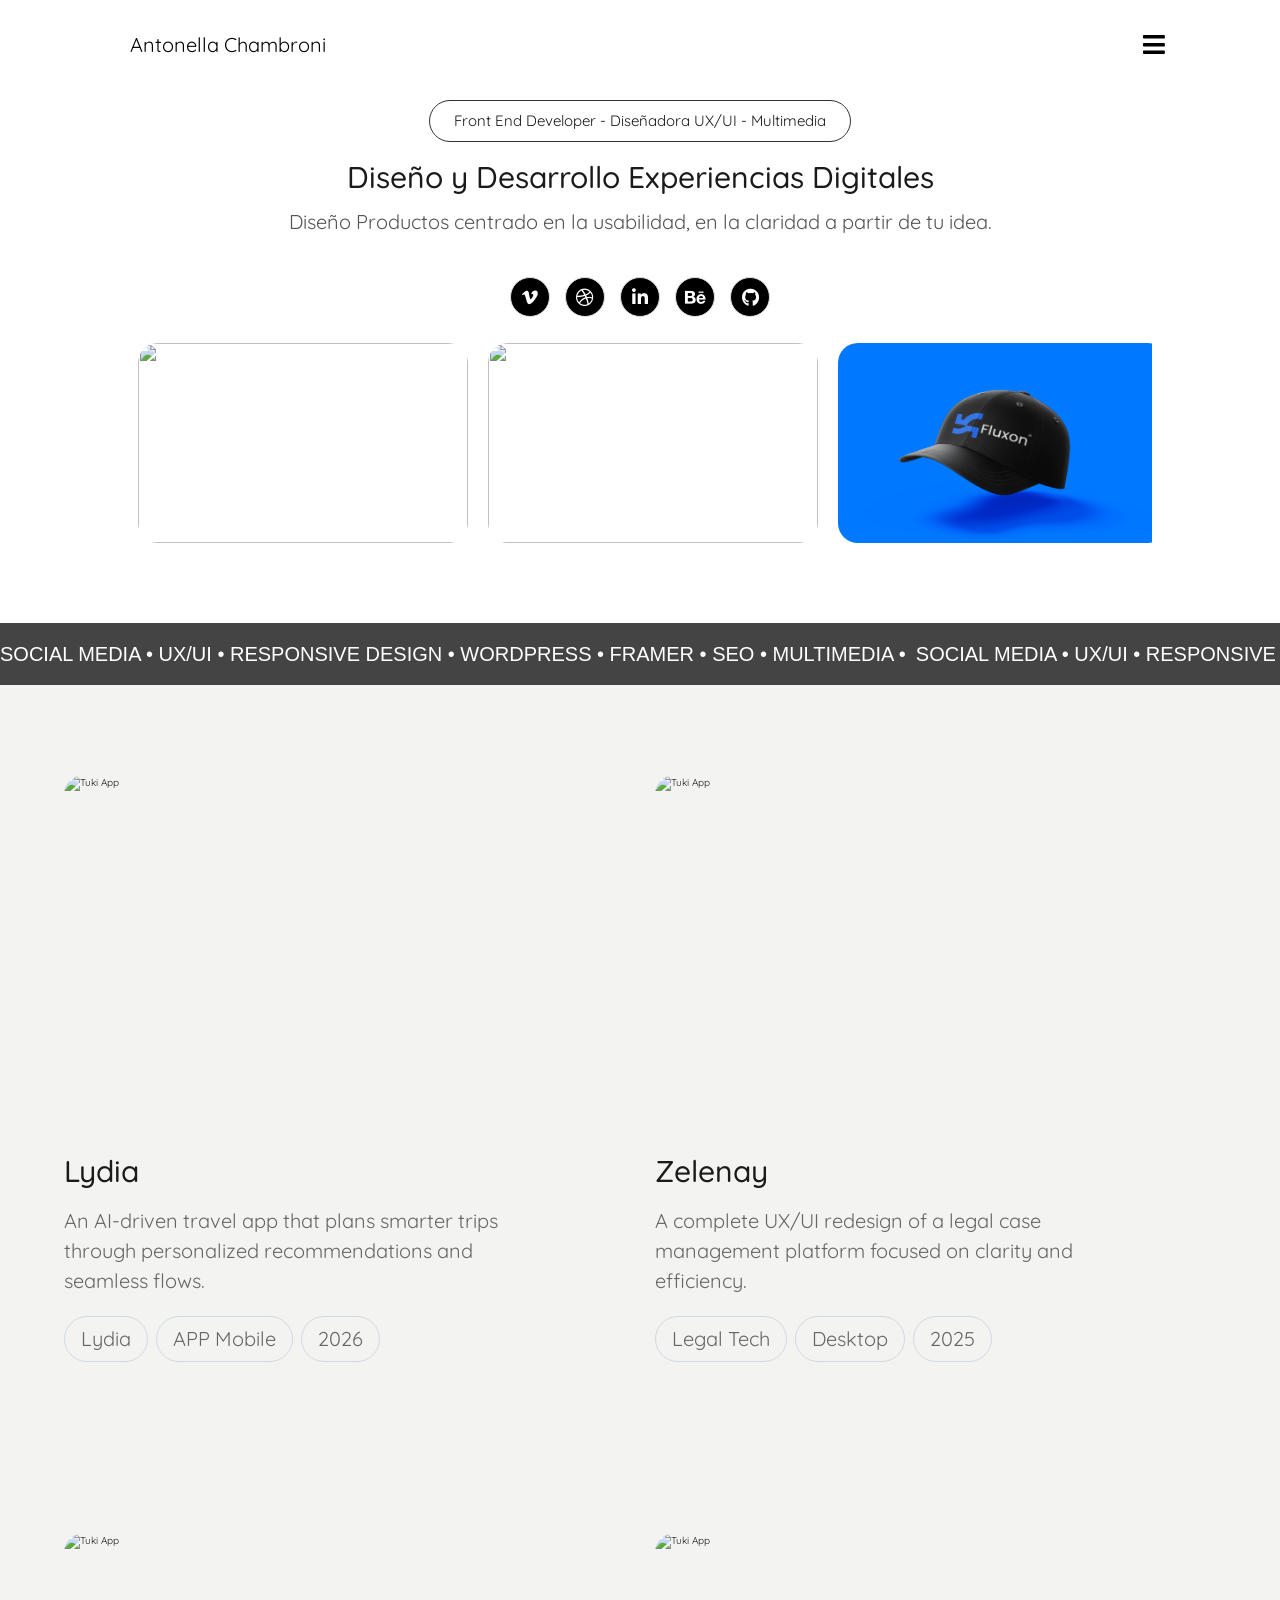
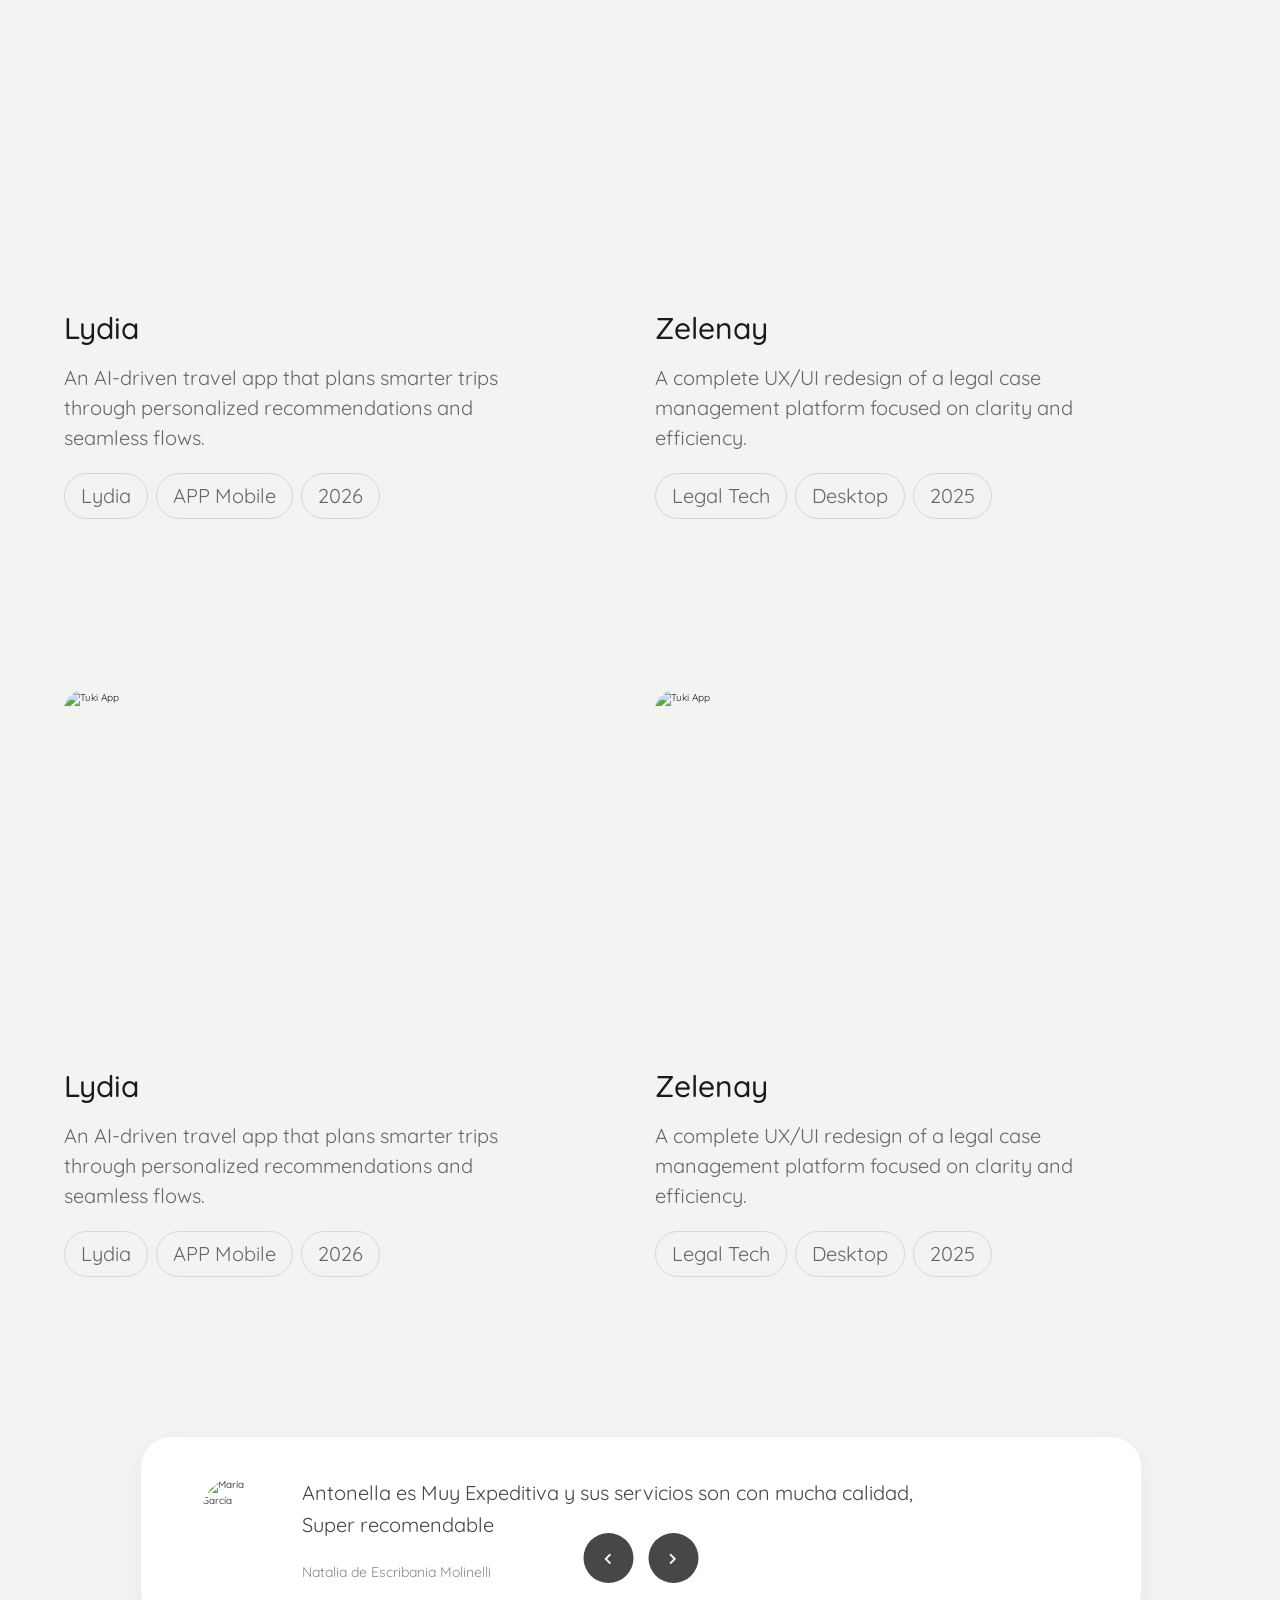
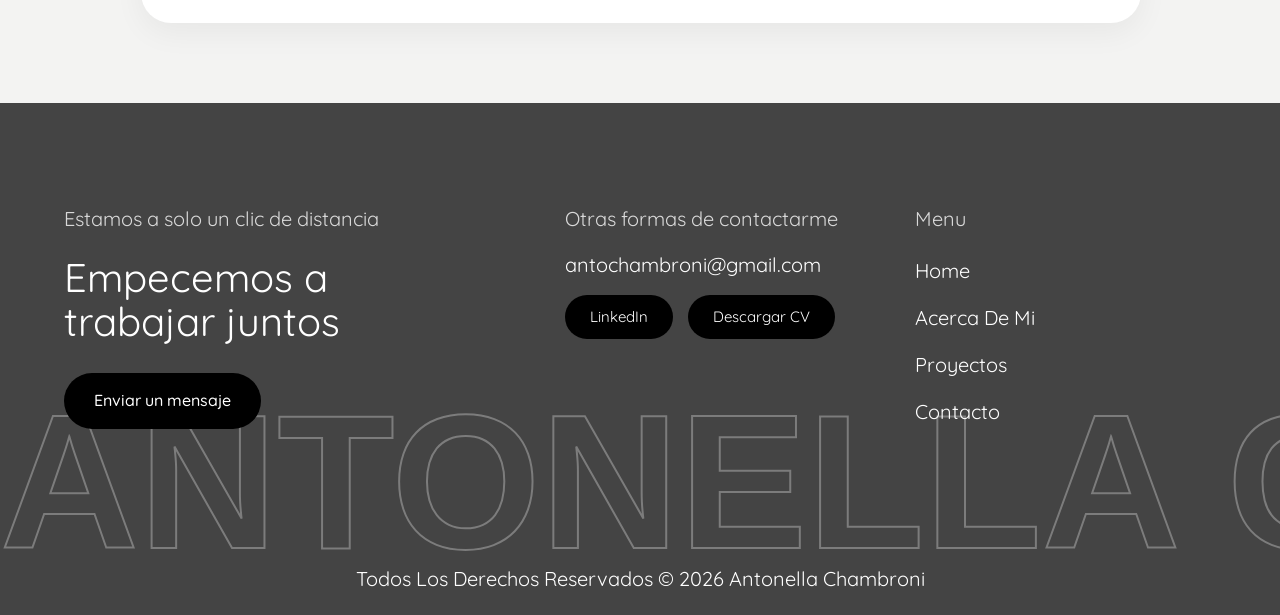
==== commit ce6aa7fa: "Add files via upload" ====
--- a/index.html
+++ b/index.html
@@ -4,7 +4,7 @@
     <meta charset="UTF-8">
     <meta name="viewport" content="width=device-width, initial-scale=1.0">
     <title>Antonella Chambroni</title>
-    <link rel="icon" type="image/x-icon" href="img/icon-f.jfif">
+    <link rel="icon" type="image/x-icon" href="img/icon-f.png">
     <meta name="description" content="Front End / Diseñadora Multimedia">
     <meta name="keywords" content="Diseño Web, Diseño UX/UI, Diseñadora Multimedia, Desarrollo Web, SEO, Google ADS.">
     <meta name="google-site-verification" content="ryrWsMxemjLd6XorIq7BV6w7Kd7oj3PVCW2_n916PVc">
@@ -14,6 +14,8 @@
     <!-- Swiper y LightGallery -->
     <link rel="stylesheet" href="https://unpkg.com/swiper@7/swiper-bundle.min.css">
     <link rel="stylesheet" href="https://cdnjs.cloudflare.com/ajax/libs/lightgallery-js/1.4.0/css/lightgallery.min.css">
+
+    <meta name="google-site-verification" content="OmG0pd693jXo6aS0Zt64fdDz6OhV1F2vIVNuYshBclE">
     
 
     <!-- css link -->
@@ -52,11 +54,12 @@
     </div>
 </section>
 
-<div class="social-container">
-  <a href="https://dribbble.com/antonellachambroni" class="social-icon"><i class="fab fa-dribbble"></i></a>
-  <a href="https://www.linkedin.com/in/antonellachambroni/" class="social-icon"><i class="fab fa-linkedin-in"></i></a>
-  <a href="https://www.behance.net/antonellachambroni" class="social-icon"><i class="fab fa-behance"></i></a>
-  <a href="https://github.com/antonellachambroni" class="social-icon"><i class="fab fa-github"></i></a>
+<div class="social-container">   
+  <a href="https://vimeo.com/antonellachambroni" class="social-icon" target="_blank"><i class="fab fa-vimeo-v"></i></a>
+  <a href="https://dribbble.com/antonellachambroni" class="social-icon" target="_blank"><i class="fab fa-dribbble"></i></a>
+  <a href="https://www.linkedin.com/in/antonellachambroni/" class="social-icon" target="_blank"><i class="fab fa-linkedin-in"></i></a>
+  <a href="https://www.behance.net/antonellachambroni" class="social-icon" target="_blank"><i class="fab fa-behance"></i></a>
+  <a href="https://github.com/antonellachambroni" class="social-icon" target="_blank"><i class="fab fa-github"></i></a>
 </div>
 
 <!-- Gallery -->
@@ -67,7 +70,7 @@
             <div class="slide"><img src="img/hero.png" alt=""></div>
             <div class="slide"><img src="img/dia3.png" alt=""></div>
             <div class="slide"><img src="img/4.png" alt=""></div>
-            <div class="slide"><img src="img/Lydia.png" alt=""></div>
+            <div class="slide"><img src="img/lydia.png" alt=""></div>
             <div class="slide"><img src="img/phone_mockup_2.jpg" alt=""></div>
             <div class="slide"><img src="img/real-estate-2.png" alt=""></div>
             <div class="slide"><img src="img/social.png" alt=""></div>
--- a/css/style.css
+++ b/css/style.css
@@ -209,18 +209,19 @@
  .social-icon {
         display: flex;
         justify-content: center;
-       align-items: center;
+        align-items: center;
         width: 40px; 
         height: 40px;
         font-size: 18px;
         border: 1px solid #e0e0e0; /* Color del borde gris suave */
         border-radius: 50%;
-        color:#000;
+        background-color: #000;
+        color:#fff;
     }
 
   .social-icon:hover {
-  background-color: #000;
-  color: #fff;
+  background-color: #fff;
+  color: #000;
   transform: translateY(-3px);
 }
 
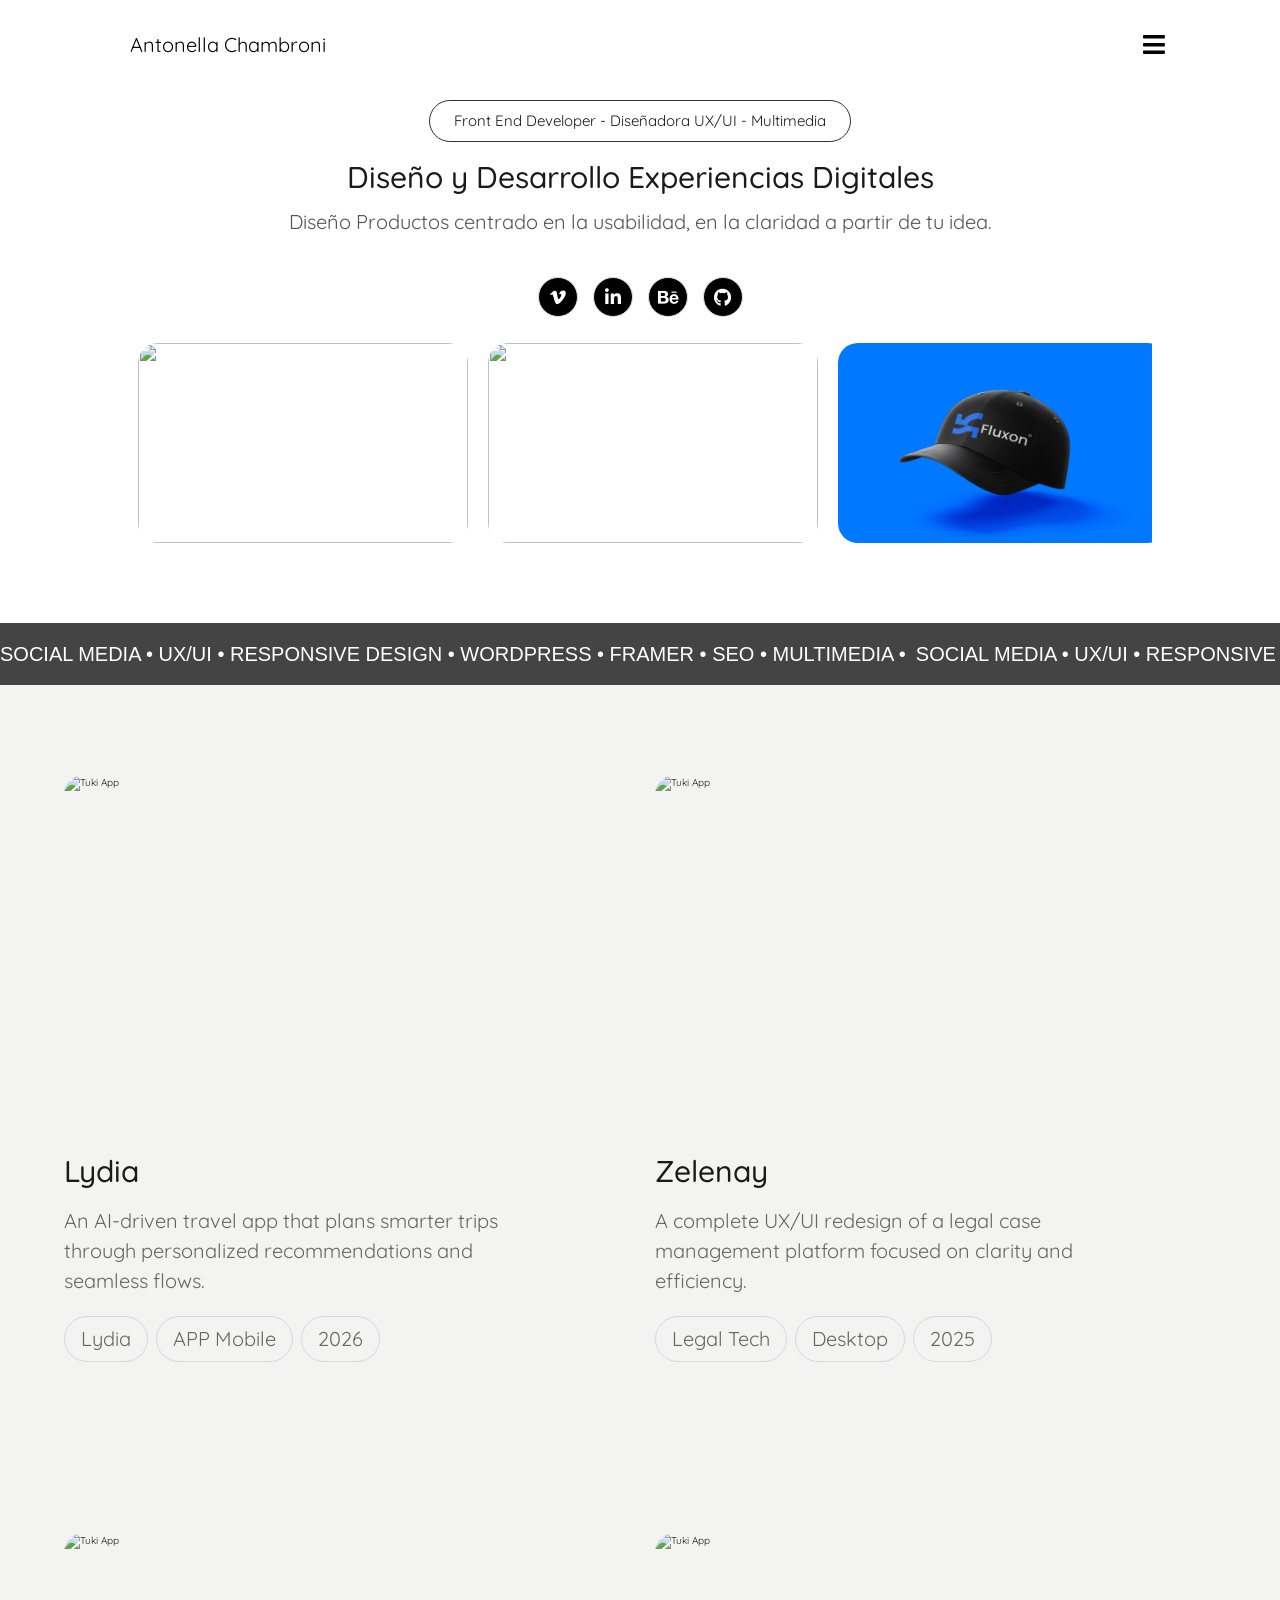
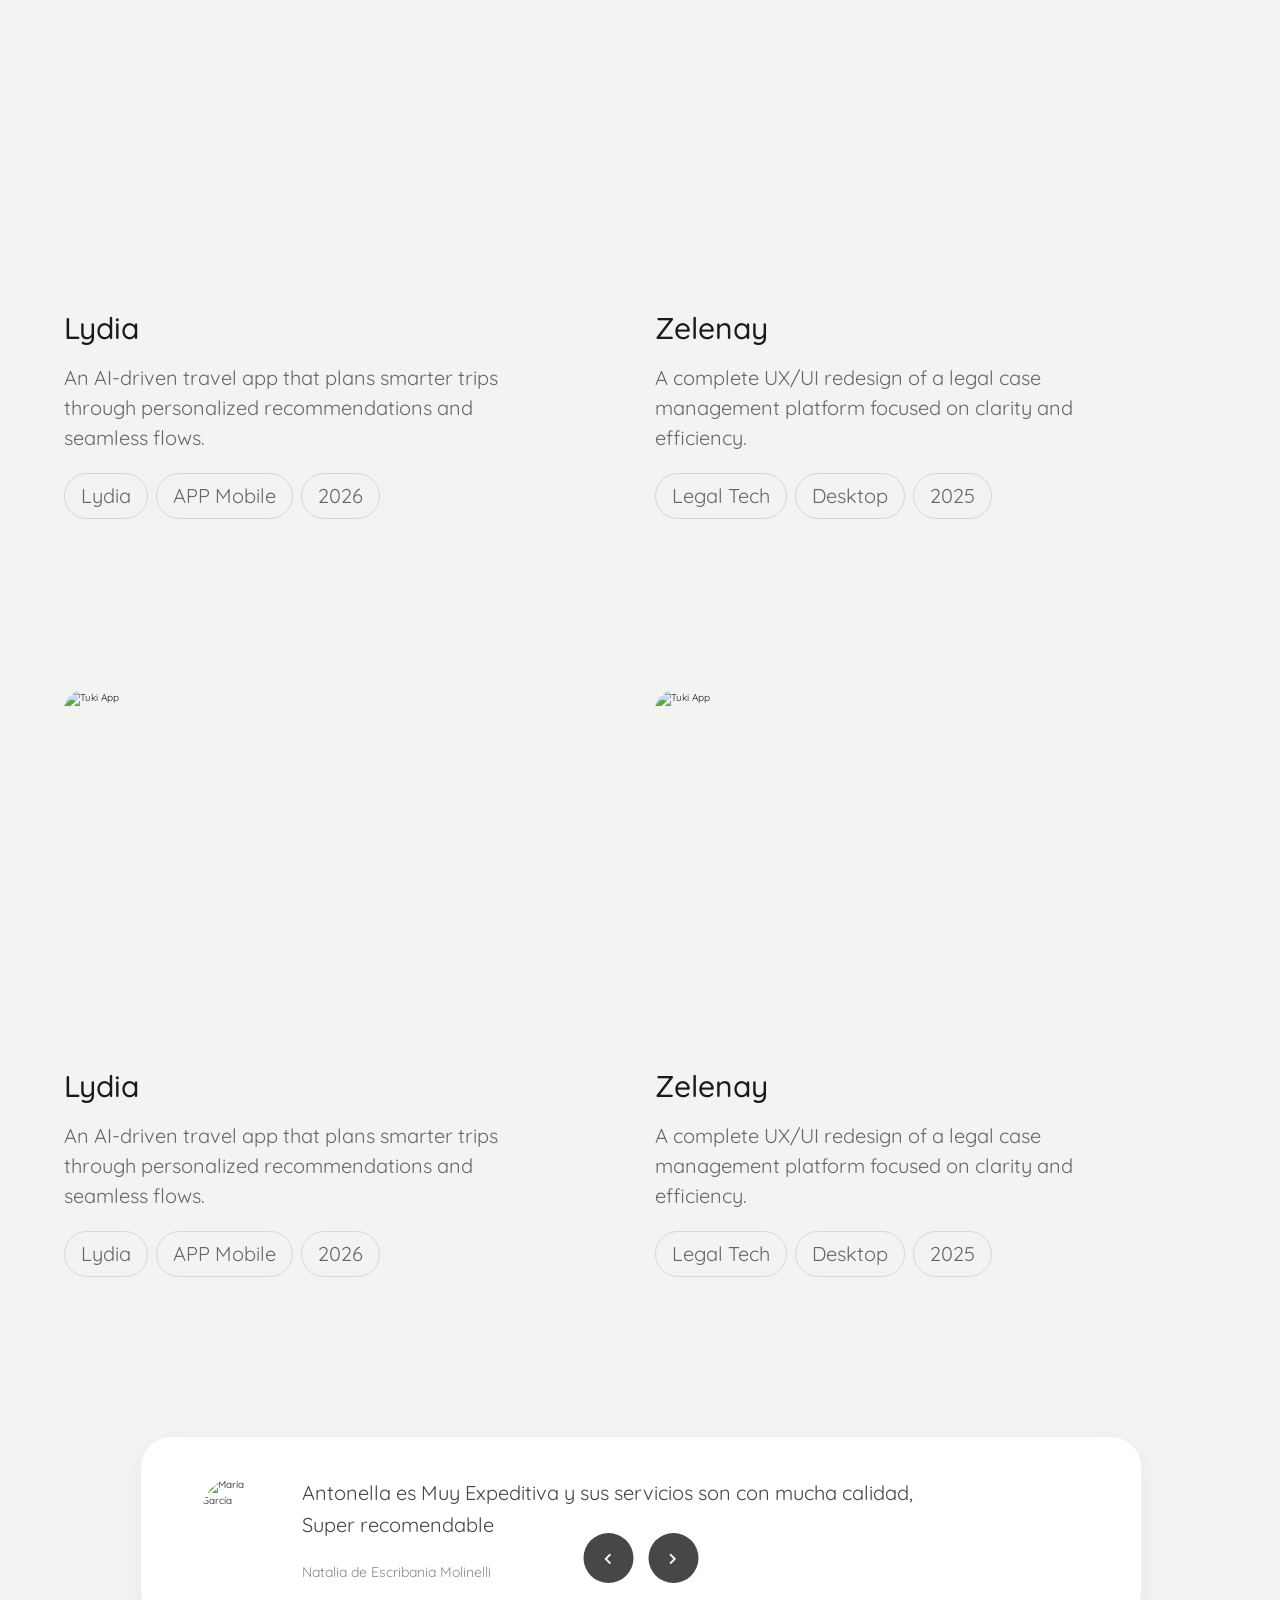
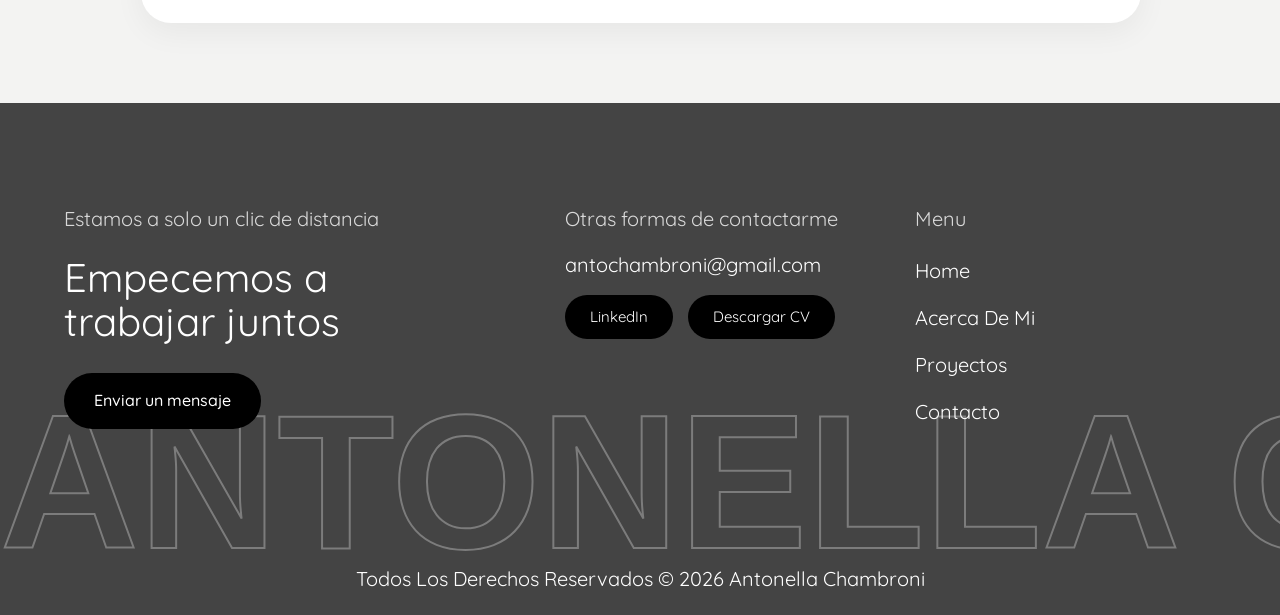
==== commit 12092c9c: "Add files via upload" ====
--- a/index.html
+++ b/index.html
@@ -5,8 +5,9 @@
     <meta name="viewport" content="width=device-width, initial-scale=1.0">
     <title>Antonella Chambroni</title>
     <link rel="icon" type="image/x-icon" href="img/icon-f.png">
-    <meta name="description" content="Front End / Diseñadora Multimedia">
+    <meta name="description" content="Diseñadora UX/UI / Front End / Diseñadora Multimedia">
     <meta name="keywords" content="Diseño Web, Diseño UX/UI, Diseñadora Multimedia, Desarrollo Web, SEO, Google ADS.">
+    <meta name="sitedomain" content="www.antonellachambroni.com.ar.">
     <meta name="google-site-verification" content="ryrWsMxemjLd6XorIq7BV6w7Kd7oj3PVCW2_n916PVc">
     <!-- font awesome link -->
     <link rel="stylesheet" href="https://cdnjs.cloudflare.com/ajax/libs/font-awesome/5.15.4/css/all.min.css">
@@ -56,7 +57,6 @@
 
 <div class="social-container">   
   <a href="https://vimeo.com/antonellachambroni" class="social-icon" target="_blank"><i class="fab fa-vimeo-v"></i></a>
-  <a href="https://dribbble.com/antonellachambroni" class="social-icon" target="_blank"><i class="fab fa-dribbble"></i></a>
   <a href="https://www.linkedin.com/in/antonellachambroni/" class="social-icon" target="_blank"><i class="fab fa-linkedin-in"></i></a>
   <a href="https://www.behance.net/antonellachambroni" class="social-icon" target="_blank"><i class="fab fa-behance"></i></a>
   <a href="https://github.com/antonellachambroni" class="social-icon" target="_blank"><i class="fab fa-github"></i></a>
